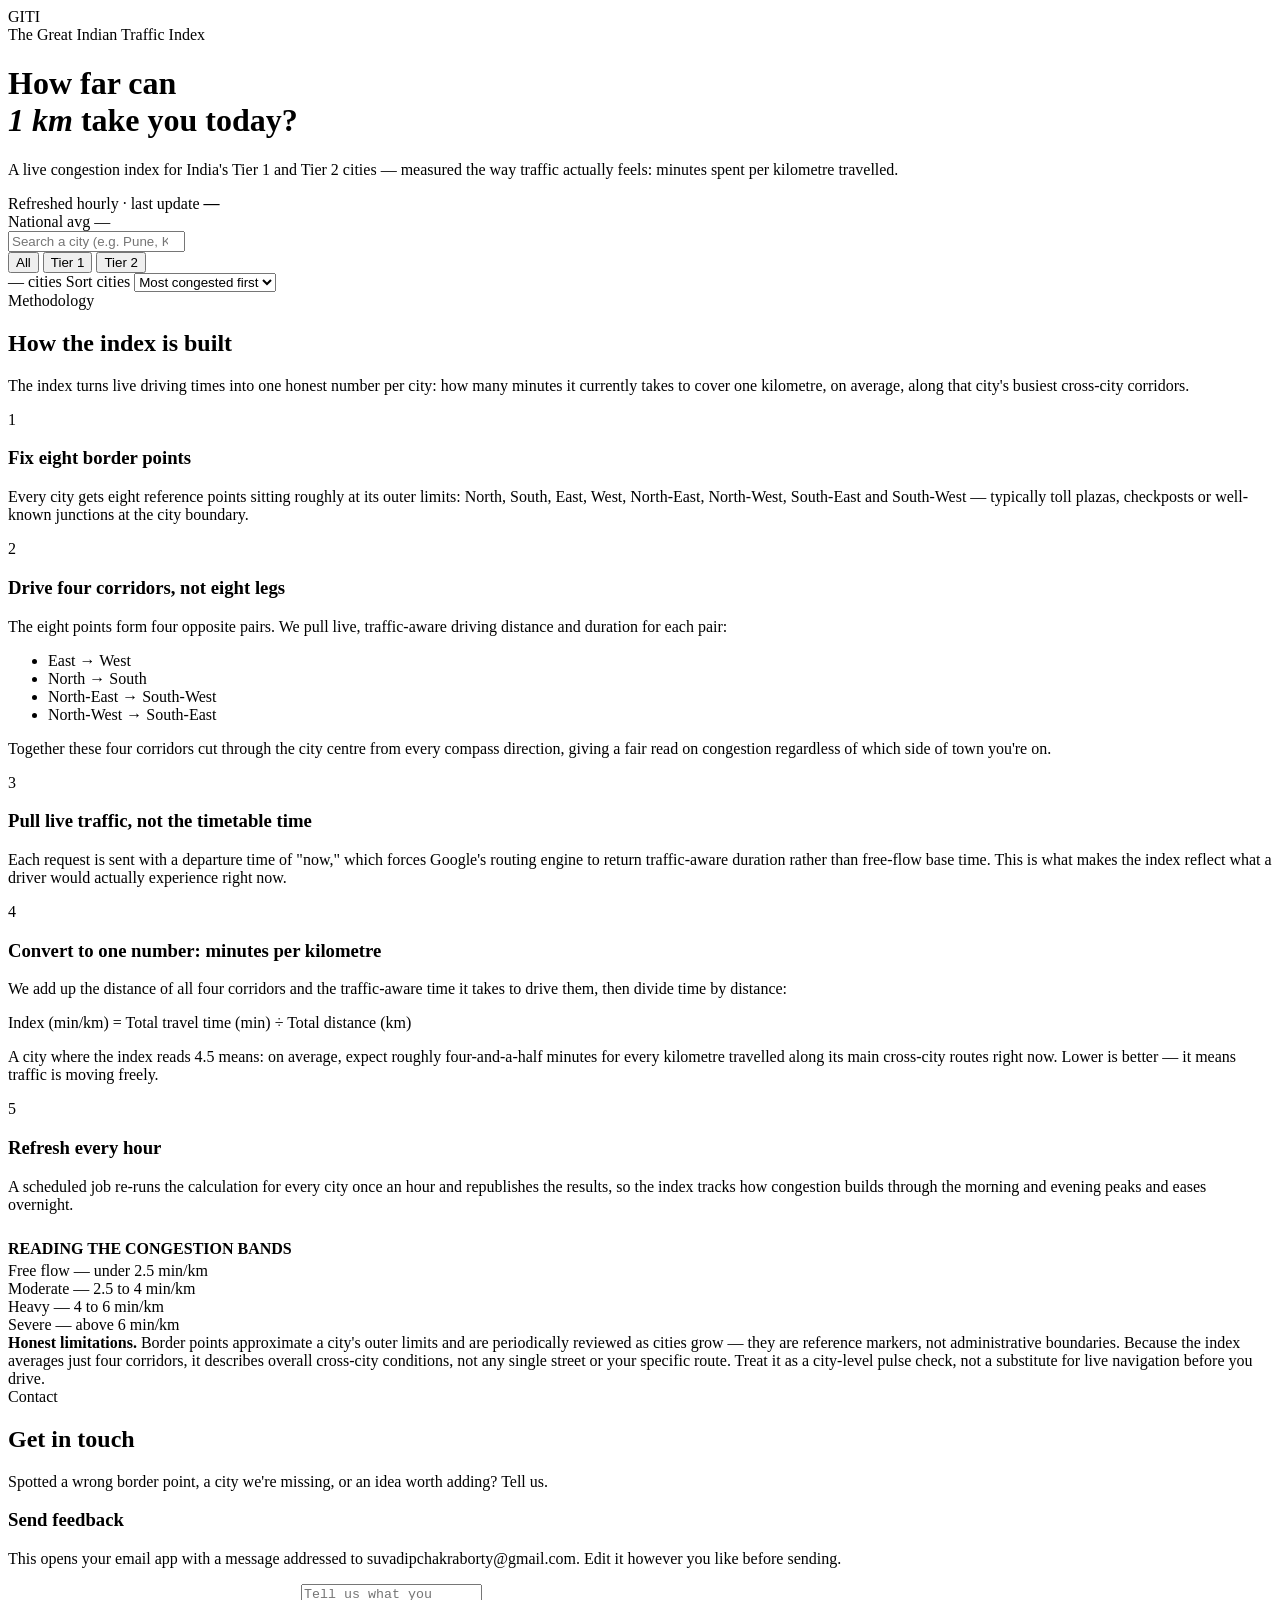
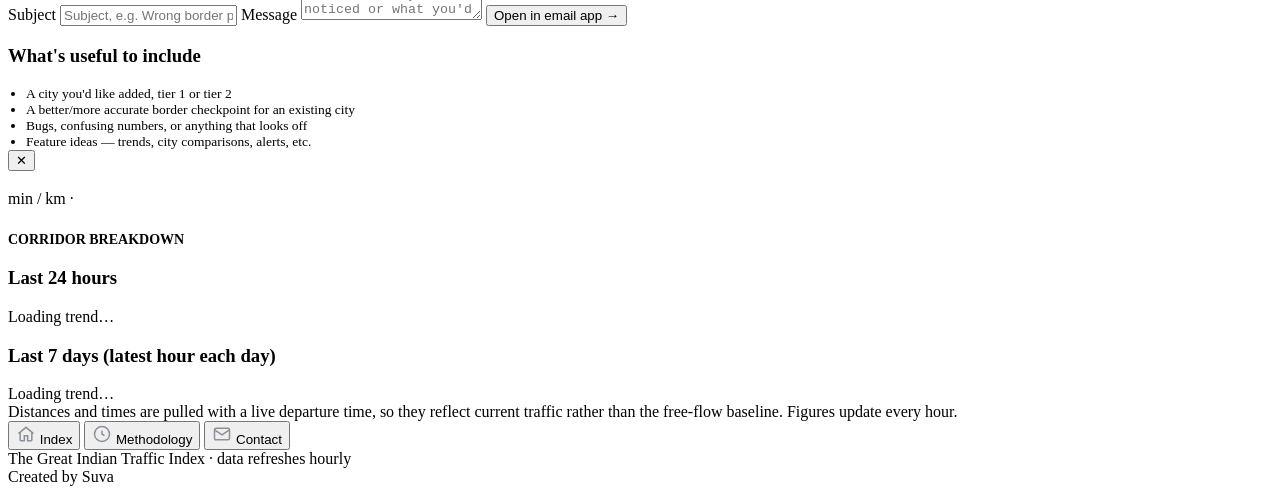
==== index.html @ 63401317 "Add files via upload" ====
<!DOCTYPE html>
<html lang="en">
<head>
<meta charset="UTF-8">
<meta name="viewport" content="width=device-width, initial-scale=1, viewport-fit=cover">
<title>The Great Indian Traffic Index</title>
<meta name="description" content="Live-ish traffic congestion index for major Indian cities, measured in minutes per kilometre across each city's eight border points.">
<link rel="preconnect" href="https://fonts.googleapis.com">
<link href="https://fonts.googleapis.com/css2?family=Oswald:wght@500;600;700&family=Inter:wght@400;500;600&family=IBM+Plex+Mono:wght@400;500;600&display=swap" rel="stylesheet">
<link rel="stylesheet" href="css/style.css">
</head>
<body>

<div class="wrap">

  <!-- ============ HERO / HEADER ============ -->
  <header class="hero">
    <div class="hero-inner">
      <div class="brand-row">
        <div class="brand-mark">GITI</div>
        <div class="brand-name">The Great Indian Traffic Index</div>
      </div>
      <h1 class="headline">How far can<br><em>1 km</em> take you today?</h1>
      <p class="hero-sub">A live congestion index for India's Tier&nbsp;1 and Tier&nbsp;2 cities — measured the way traffic actually feels: minutes spent per kilometre travelled.</p>

      <div class="live-ticker">
        <span class="live-dot" aria-hidden="true"></span>
        <span class="live-ticker-text">Refreshed hourly · last update <strong id="lastUpdated">—</strong></span>
        <div class="national-index">
          <span>National avg</span>
          <span id="nationalIndex">—</span>
        </div>
      </div>
    </div>
  </header>

  <!-- ============ HOME VIEW ============ -->
  <main id="view-home" class="view active">

    <div class="controls">
      <input type="search" id="citySearch" class="search-input" placeholder="Search a city (e.g. Pune, Kochi)" aria-label="Search city">
      <div class="tier-toggle" role="group" aria-label="Filter by city tier">
        <button data-tier="all" class="active">All</button>
        <button data-tier="1">Tier 1</button>
        <button data-tier="2">Tier 2</button>
      </div>
    </div>

    <div class="sort-row">
      <span id="cityCount">— cities</span>
      <label for="sortSelect" class="sr-only">Sort cities</label>
      <select id="sortSelect">
        <option value="index-desc">Most congested first</option>
        <option value="index-asc">Free-flowing first</option>
        <option value="name-asc">City name (A–Z)</option>
      </select>
    </div>

    <div id="cityGrid" class="city-grid" aria-live="polite"></div>
    <div id="emptyState" class="empty-state" style="display:none;">No cities match your search.</div>

  </main>

  <!-- ============ METHODOLOGY VIEW ============ -->
  <section id="view-methodology" class="view">
    <div class="page-header">
      <div class="page-eyebrow">Methodology</div>
      <h2 class="page-title">How the index is built</h2>
      <p class="page-intro">The index turns live driving times into one honest number per city: how many minutes it currently takes to cover one kilometre, on average, along that city's busiest cross-city corridors.</p>
    </div>

    <div class="method-step">
      <div class="method-num">1</div>
      <div class="method-body">
        <h3>Fix eight border points</h3>
        <p>Every city gets eight reference points sitting roughly at its outer limits: North, South, East, West, North-East, North-West, South-East and South-West — typically toll plazas, checkposts or well-known junctions at the city boundary.</p>
      </div>
    </div>

    <div class="method-step">
      <div class="method-num">2</div>
      <div class="method-body">
        <h3>Drive four corridors, not eight legs</h3>
        <p>The eight points form four opposite pairs. We pull live, traffic-aware driving distance and duration for each pair:</p>
        <ul>
          <li>East → West</li>
          <li>North → South</li>
          <li>North-East → South-West</li>
          <li>North-West → South-East</li>
        </ul>
        <p>Together these four corridors cut through the city centre from every compass direction, giving a fair read on congestion regardless of which side of town you're on.</p>
      </div>
    </div>

    <div class="method-step">
      <div class="method-num">3</div>
      <div class="method-body">
        <h3>Pull live traffic, not the timetable time</h3>
        <p>Each request is sent with a departure time of "now," which forces Google's routing engine to return traffic-aware duration rather than free-flow base time. This is what makes the index reflect what a driver would actually experience right now.</p>
      </div>
    </div>

    <div class="method-step">
      <div class="method-num">4</div>
      <div class="method-body">
        <h3>Convert to one number: minutes per kilometre</h3>
        <p>We add up the distance of all four corridors and the traffic-aware time it takes to drive them, then divide time by distance:</p>
        <div class="formula-box">Index (min/km) = Total travel time (min) ÷ Total distance (km)</div>
        <p>A city where the index reads 4.5 means: on average, expect roughly four-and-a-half minutes for every kilometre travelled along its main cross-city routes right now. Lower is better — it means traffic is moving freely.</p>
      </div>
    </div>

    <div class="method-step">
      <div class="method-num">5</div>
      <div class="method-body">
        <h3>Refresh every hour</h3>
        <p>A scheduled job re-runs the calculation for every city once an hour and republishes the results, so the index tracks how congestion builds through the morning and evening peaks and eases overnight.</p>
      </div>
    </div>

    <h3 style="font-family:var(--font-display);text-transform:uppercase;font-size:16px;margin:26px 0 4px;">Reading the congestion bands</h3>
    <div class="legend-grid">
      <div class="legend-item"><span class="legend-swatch" style="background:var(--signal-green)"></span>Free flow — under 2.5 min/km</div>
      <div class="legend-item"><span class="legend-swatch" style="background:var(--caution-amber)"></span>Moderate — 2.5 to 4 min/km</div>
      <div class="legend-item"><span class="legend-swatch" style="background:var(--alert-red)"></span>Heavy — 4 to 6 min/km</div>
      <div class="legend-item"><span class="legend-swatch" style="background:var(--severe-red)"></span>Severe — above 6 min/km</div>
    </div>

    <div class="caveat-box">
      <strong>Honest limitations.</strong> Border points approximate a city's outer limits and are periodically reviewed as cities grow — they are reference markers, not administrative boundaries. Because the index averages just four corridors, it describes overall cross-city conditions, not any single street or your specific route. Treat it as a city-level pulse check, not a substitute for live navigation before you drive.
    </div>
  </section>

  <!-- ============ CONTACT VIEW ============ -->
  <section id="view-contact" class="view">
    <div class="page-header">
      <div class="page-eyebrow">Contact</div>
      <h2 class="page-title">Get in touch</h2>
      <p class="page-intro">Spotted a wrong border point, a city we're missing, or an idea worth adding? Tell us.</p>
    </div>

    <div class="contact-card">
      <h3>Send feedback</h3>
      <p>This opens your email app with a message addressed to <span class="email-line">suvadipchakraborty@gmail.com</span>. Edit it however you like before sending.</p>
      <label class="sr-only" for="fbSubject">Subject</label>
      <input class="feedback-input" id="fbSubject" type="text" placeholder="Subject, e.g. Wrong border point for Nagpur">
      <label class="sr-only" for="fbMessage">Message</label>
      <textarea class="feedback-input" id="fbMessage" placeholder="Tell us what you noticed or what you'd like to see..."></textarea>
      <button class="btn-primary" id="sendFeedback">Open in email app →</button>
    </div>

    <div class="contact-card">
      <h3>What's useful to include</h3>
      <ul style="font-size:13.5px;color:var(--chalk-dim);padding-left:18px;margin:0;">
        <li>A city you'd like added, tier 1 or tier 2</li>
        <li>A better/more accurate border checkpoint for an existing city</li>
        <li>Bugs, confusing numbers, or anything that looks off</li>
        <li>Feature ideas — trends, city comparisons, alerts, etc.</li>
      </ul>
    </div>
  </section>

</div>

<!-- ============ CITY DETAIL SHEET ============ -->
<div id="sheetBackdrop" class="sheet-backdrop" role="dialog" aria-modal="true" aria-labelledby="sheetTitle">
  <div class="sheet" style="position:relative;">
    <button class="sheet-close" id="sheetClose" aria-label="Close">✕</button>
    <div class="sheet-handle"></div>
    <div class="sheet-state" id="sheetState"></div>
    <h2 class="sheet-title" id="sheetTitle"></h2>

    <div class="sheet-index-big">
      <span class="val" id="sheetIndexVal"></span>
      <span class="unit">min / km · <span id="sheetLevel"></span></span>
    </div>
    <div class="level-tag" id="sheetLevelTag" style="display:inline-block;"></div>

    <div class="compass" id="compass">
      <div class="center-mark"></div>
    </div>

    <h3 style="font-family:var(--font-display);text-transform:uppercase;font-size:14px;margin:6px 0 2px;">Corridor breakdown</h3>
    <div class="leg-list" id="legList"></div>

    <div class="trend-section">
      <div class="trend-title-row">
        <h3>Last 24 hours</h3>
        <span class="trend-note" id="trend24Note"></span>
      </div>
      <div class="chart-wrap" id="chart24h"><div class="chart-loading">Loading trend…</div></div>
    </div>

    <div class="trend-section">
      <div class="trend-title-row">
        <h3>Last 7 days <span class="trend-sub">(latest hour each day)</span></h3>
        <span class="trend-note" id="trend7dNote"></span>
      </div>
      <div class="chart-wrap" id="chart7d"><div class="chart-loading">Loading trend…</div></div>
    </div>

    <div class="sheet-note">Distances and times are pulled with a live departure time, so they reflect current traffic rather than the free-flow baseline. Figures update every hour.</div>
  </div>
</div>

<!-- ============ BOTTOM NAV ============ -->
<nav class="bottom-nav">
  <button data-view="home" class="active">
    <span class="icon">
      <svg width="20" height="20" viewBox="0 0 24 24" fill="none" stroke="#8a8f98" stroke-width="1.8"><path d="M3 11.5 12 4l9 7.5"/><path d="M5 10v9a1 1 0 0 0 1 1h4v-6h4v6h4a1 1 0 0 0 1-1v-9"/></svg>
    </span>
    Index
  </button>
  <button data-view="methodology">
    <span class="icon">
      <svg width="20" height="20" viewBox="0 0 24 24" fill="none" stroke="#8a8f98" stroke-width="1.8"><circle cx="12" cy="12" r="9"/><path d="M12 8v4l3 2"/></svg>
    </span>
    Methodology
  </button>
  <button data-view="contact">
    <span class="icon">
      <svg width="20" height="20" viewBox="0 0 24 24" fill="none" stroke="#8a8f98" stroke-width="1.8"><rect x="3" y="5" width="18" height="14" rx="2"/><path d="m3 7 9 6 9-6"/></svg>
    </span>
    Contact
  </button>
</nav>

<div class="wrap">
  <footer>
    <div>The Great Indian Traffic Index · data refreshes hourly</div>
    <div class="credit">Created by Suva</div>
  </footer>
</div>

<script src="js/app.js"></script>
</body>
</html>
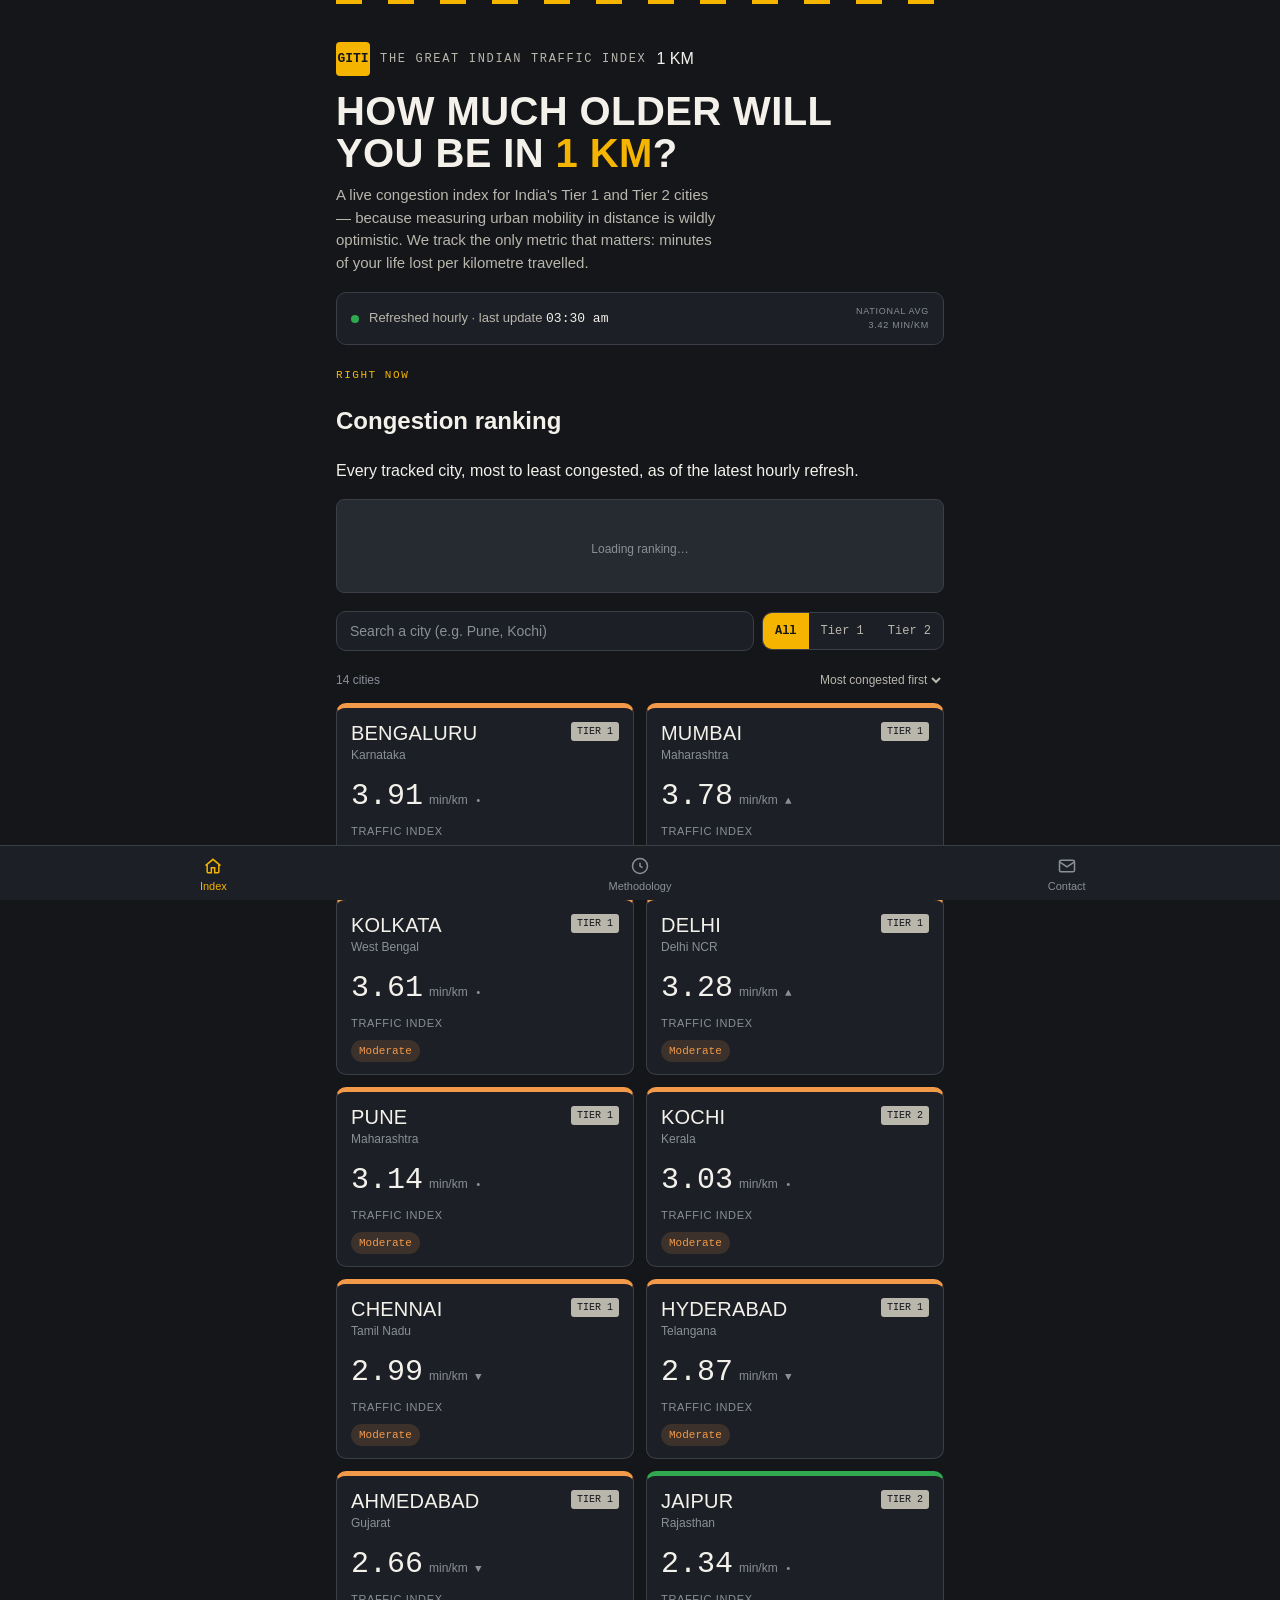
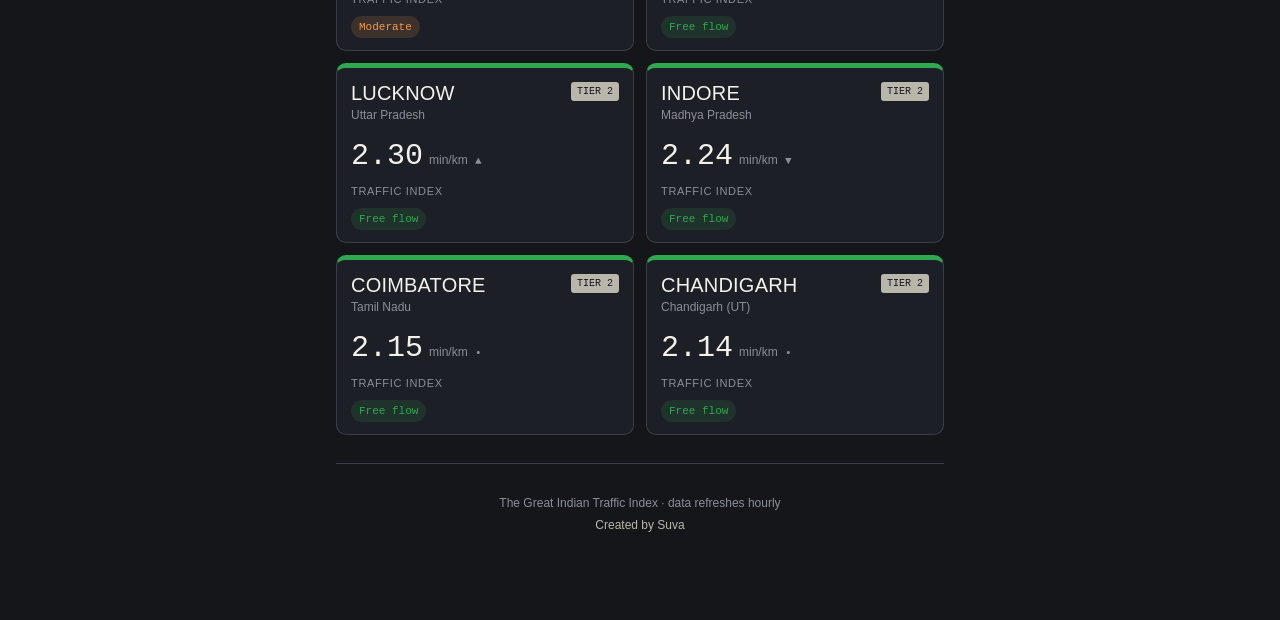
==== commit 50291c0e: "Revise headline and description in index.html Updated headline and subtext to reflect new messaging " ====
--- a/index.html
+++ b/index.html
@@ -19,9 +19,13 @@
       <div class="brand-row">
         <div class="brand-mark">GITI</div>
         <div class="brand-name">The Great Indian Traffic Index</div>
-      </div>
-      <h1 class="headline">How far can<br><em>1 km</em> take you today?</h1>
-      <p class="hero-sub">A live congestion index for India's Tier&nbsp;1 and Tier&nbsp;2 cities — measured the way traffic actually feels: minutes spent per kilometre travelled.</p>
+        <div class="speed-sign" aria-hidden="true">
+          <span class="speed-sign-num">1</span>
+          <span class="speed-sign-unit">KM</span>
+        </div>
+      </div>
+      <h1 class="headline">How much older will<br>you be in <em>1&nbsp;km</em>?</h1>
+      <p class="hero-sub">A live congestion index for India's Tier&nbsp;1 and Tier&nbsp;2 cities — because measuring urban mobility in distance is wildly optimistic. We track the only metric that matters: minutes of your life lost per kilometre travelled.</p>
 
       <div class="live-ticker">
         <span class="live-dot" aria-hidden="true"></span>
@@ -33,6 +37,21 @@
       </div>
     </div>
   </header>
+
+  <!-- ============ CITY RANKING (all cities, unfiltered) ============ -->
+  <section class="ranking-section">
+    <div class="lane-divider" aria-hidden="true"></div>
+    <div class="ranking-header">
+      <div>
+        <div class="page-eyebrow" style="margin-bottom:2px;">Right now</div>
+        <h2 class="ranking-title">Congestion ranking</h2>
+      </div>
+      <span class="ranking-note" id="rankingNote"></span>
+    </div>
+    <p class="ranking-sub">Every tracked city, most to least congested, as of the latest hourly refresh.</p>
+    <div class="chart-wrap ranking-wrap" id="rankingChart"><div class="chart-loading">Loading ranking…</div></div>
+    <div class="lane-divider" aria-hidden="true"></div>
+  </section>
 
   <!-- ============ HOME VIEW ============ -->
   <main id="view-home" class="view active">
--- a/css/style.css
+++ b/css/style.css
@@ -0,0 +1,801 @@
+/* =========================================================
+   The Great Indian Traffic Index
+   Design system: "Highway Milestone"
+   Asphalt darks + kilometre-stone paint colours + odometer type
+   ========================================================= */
+
+:root {
+  /* Colour tokens */
+  --asphalt:        #14161a;
+  --asphalt-2:       #1c1f25;
+  --asphalt-3:       #262a31;
+  --lane-line:       #3a3f47;
+  --chalk:           #f3f1ea;
+  --chalk-dim:       #b9b6ac;
+  --muted:           #8a8f98;
+
+  --milestone-yellow:#f4b400;
+  --milestone-yellow-deep:#c98e00;
+  --signal-green:    #2fa84f;
+  --caution-amber:   #f2994a;
+  --alert-red:       #e5484d;
+  --severe-red:      #8c1f24;
+
+  /* Type */
+  --font-display: 'Oswald', 'Arial Narrow', sans-serif;
+  --font-body: 'Inter', -apple-system, BlinkMacSystemFont, sans-serif;
+  --font-mono: 'IBM Plex Mono', 'Courier New', monospace;
+
+  --radius: 10px;
+  --max-width: 640px;
+}
+
+* { box-sizing: border-box; }
+
+html { -webkit-tap-highlight-color: transparent; }
+
+body {
+  margin: 0;
+  background: var(--asphalt);
+  color: var(--chalk);
+  font-family: var(--font-body);
+  line-height: 1.5;
+  -webkit-font-smoothing: antialiased;
+  padding-bottom: 72px; /* bottom nav clearance */
+}
+
+a { color: inherit; }
+
+.wrap {
+  max-width: var(--max-width);
+  margin: 0 auto;
+  padding: 0 16px;
+}
+
+/* ---------- Header / Hero ---------- */
+
+.hero {
+  position: relative;
+  padding: 28px 0 22px;
+  background:
+    repeating-linear-gradient(
+      90deg,
+      var(--milestone-yellow) 0px,
+      var(--milestone-yellow) 26px,
+      transparent 26px,
+      transparent 52px
+    );
+  background-size: 52px 4px;
+  background-repeat: repeat-x;
+  background-position: left top;
+}
+
+.hero-inner { padding-top: 14px; }
+
+.brand-row {
+  display: flex;
+  align-items: center;
+  gap: 10px;
+  margin-bottom: 14px;
+}
+
+.brand-mark {
+  width: 34px;
+  height: 34px;
+  border-radius: 4px;
+  background: var(--milestone-yellow);
+  color: var(--asphalt);
+  font-family: var(--font-mono);
+  font-weight: 700;
+  display: flex;
+  align-items: center;
+  justify-content: center;
+  font-size: 13px;
+  flex-shrink: 0;
+}
+
+.brand-name {
+  font-family: var(--font-mono);
+  font-size: 12px;
+  letter-spacing: 0.14em;
+  text-transform: uppercase;
+  color: var(--chalk-dim);
+}
+
+h1.headline {
+  font-family: var(--font-display);
+  font-weight: 600;
+  font-size: 34px;
+  line-height: 1.05;
+  letter-spacing: 0.01em;
+  text-transform: uppercase;
+  margin: 0 0 10px;
+}
+
+h1.headline em {
+  font-style: normal;
+  color: var(--milestone-yellow);
+}
+
+.hero-sub {
+  color: var(--chalk-dim);
+  font-size: 15px;
+  max-width: 46ch;
+  margin: 0 0 18px;
+}
+
+.live-ticker {
+  display: flex;
+  align-items: center;
+  gap: 10px;
+  background: var(--asphalt-2);
+  border: 1px solid var(--lane-line);
+  border-radius: var(--radius);
+  padding: 12px 14px;
+}
+
+.live-dot {
+  width: 8px;
+  height: 8px;
+  border-radius: 50%;
+  background: var(--signal-green);
+  box-shadow: 0 0 0 0 rgba(47,168,79,0.6);
+  animation: pulse 2.4s infinite;
+  flex-shrink: 0;
+}
+
+@media (prefers-reduced-motion: reduce) {
+  .live-dot { animation: none; }
+}
+
+@keyframes pulse {
+  0%   { box-shadow: 0 0 0 0 rgba(47,168,79,0.55); }
+  70%  { box-shadow: 0 0 0 8px rgba(47,168,79,0); }
+  100% { box-shadow: 0 0 0 0 rgba(47,168,79,0); }
+}
+
+.live-ticker-text { font-size: 13px; color: var(--chalk-dim); }
+.live-ticker-text strong {
+  color: var(--chalk);
+  font-family: var(--font-mono);
+  font-weight: 500;
+}
+
+.national-index {
+  margin-left: auto;
+  text-align: right;
+  font-family: var(--font-mono);
+  font-size: 20px;
+  font-weight: 500;
+  color: var(--milestone-yellow);
+  white-space: nowrap;
+}
+.national-index span {
+  display: block;
+  font-size: 9px;
+  color: var(--muted);
+  letter-spacing: 0.08em;
+  text-transform: uppercase;
+  font-family: var(--font-body);
+}
+
+/* ---------- Controls ---------- */
+
+.controls {
+  display: flex;
+  gap: 8px;
+  padding: 18px 0 6px;
+  align-items: center;
+}
+
+.search-input {
+  flex: 1;
+  background: var(--asphalt-2);
+  border: 1px solid var(--lane-line);
+  color: var(--chalk);
+  border-radius: var(--radius);
+  padding: 11px 13px;
+  font-size: 14px;
+  font-family: var(--font-body);
+}
+.search-input::placeholder { color: var(--muted); }
+.search-input:focus {
+  outline: none;
+  border-color: var(--milestone-yellow);
+}
+
+.tier-toggle {
+  display: flex;
+  background: var(--asphalt-2);
+  border: 1px solid var(--lane-line);
+  border-radius: var(--radius);
+  overflow: hidden;
+  flex-shrink: 0;
+}
+
+.tier-toggle button {
+  background: transparent;
+  border: none;
+  color: var(--chalk-dim);
+  font-family: var(--font-mono);
+  font-size: 12px;
+  padding: 11px 12px;
+  cursor: pointer;
+}
+
+.tier-toggle button.active {
+  background: var(--milestone-yellow);
+  color: var(--asphalt);
+  font-weight: 600;
+}
+
+.sort-row {
+  display: flex;
+  justify-content: space-between;
+  align-items: center;
+  padding: 14px 0 4px;
+  color: var(--muted);
+  font-size: 12px;
+}
+
+.sort-row select {
+  background: transparent;
+  color: var(--chalk-dim);
+  border: none;
+  font-family: var(--font-body);
+  font-size: 12px;
+}
+
+/* ---------- Milestone cards ---------- */
+
+.city-grid {
+  display: grid;
+  grid-template-columns: 1fr;
+  gap: 12px;
+  padding: 10px 0 8px;
+}
+
+@media (min-width: 480px) {
+  .city-grid { grid-template-columns: 1fr 1fr; }
+}
+
+.milestone-card {
+  background: var(--asphalt-2);
+  border: 1px solid var(--lane-line);
+  border-top: 5px solid var(--signal-green);
+  border-radius: var(--radius);
+  padding: 14px 14px 12px;
+  cursor: pointer;
+  transition: transform 0.15s ease, border-color 0.15s ease;
+  text-align: left;
+  width: 100%;
+  color: inherit;
+  font: inherit;
+}
+
+.milestone-card:hover,
+.milestone-card:focus-visible {
+  transform: translateY(-2px);
+  border-color: var(--milestone-yellow);
+  outline: none;
+}
+
+.milestone-card.level-free    { border-top-color: var(--signal-green); }
+.milestone-card.level-moderate{ border-top-color: var(--caution-amber); }
+.milestone-card.level-heavy   { border-top-color: var(--alert-red); }
+.milestone-card.level-severe  { border-top-color: var(--severe-red); }
+
+.card-top {
+  display: flex;
+  justify-content: space-between;
+  align-items: flex-start;
+  margin-bottom: 10px;
+}
+
+.card-city {
+  font-family: var(--font-display);
+  font-size: 20px;
+  text-transform: uppercase;
+  letter-spacing: 0.01em;
+  line-height: 1.1;
+}
+
+.card-state {
+  color: var(--muted);
+  font-size: 12px;
+  margin-top: 2px;
+}
+
+.tier-badge {
+  font-family: var(--font-mono);
+  font-size: 10px;
+  color: var(--asphalt);
+  background: var(--chalk-dim);
+  border-radius: 3px;
+  padding: 2px 6px;
+  flex-shrink: 0;
+}
+
+.card-index-row {
+  display: flex;
+  align-items: baseline;
+  gap: 6px;
+  margin-top: 6px;
+}
+
+.card-index-value {
+  font-family: var(--font-mono);
+  font-size: 30px;
+  font-weight: 500;
+}
+
+.card-index-unit {
+  font-size: 12px;
+  color: var(--muted);
+}
+
+.card-index-label {
+  font-size: 11px;
+  color: var(--muted);
+  text-transform: uppercase;
+  letter-spacing: 0.06em;
+  margin-top: 4px;
+}
+
+.level-tag {
+  display: inline-block;
+  margin-top: 8px;
+  font-size: 11px;
+  font-family: var(--font-mono);
+  padding: 3px 8px;
+  border-radius: 20px;
+}
+
+.level-free     .level-tag { background: rgba(47,168,79,0.15); color: var(--signal-green); }
+.level-moderate .level-tag { background: rgba(242,153,74,0.15); color: var(--caution-amber); }
+.level-heavy    .level-tag { background: rgba(229,72,77,0.15); color: var(--alert-red); }
+.level-severe   .level-tag { background: rgba(140,31,36,0.25); color: #ff8b8f; }
+
+.trend {
+  font-family: var(--font-mono);
+  font-size: 11px;
+  color: var(--muted);
+  margin-left: 4px;
+}
+
+.empty-state {
+  text-align: center;
+  padding: 40px 20px;
+  color: var(--muted);
+  font-size: 14px;
+}
+
+/* ---------- City detail (modal sheet) ---------- */
+
+.sheet-backdrop {
+  position: fixed;
+  inset: 0;
+  background: rgba(10,11,13,0.72);
+  display: none;
+  align-items: flex-end;
+  z-index: 50;
+}
+.sheet-backdrop.open { display: flex; }
+
+.sheet {
+  background: var(--asphalt-2);
+  border-top: 4px solid var(--milestone-yellow);
+  border-radius: 16px 16px 0 0;
+  width: 100%;
+  max-width: var(--max-width);
+  margin: 0 auto;
+  max-height: 88vh;
+  overflow-y: auto;
+  padding: 20px 18px 28px;
+  animation: sheet-up 0.22s ease;
+}
+
+@keyframes sheet-up {
+  from { transform: translateY(16px); opacity: 0; }
+  to { transform: translateY(0); opacity: 1; }
+}
+
+.sheet-handle {
+  width: 36px;
+  height: 4px;
+  background: var(--lane-line);
+  border-radius: 4px;
+  margin: 0 auto 16px;
+}
+
+.sheet-close {
+  position: absolute;
+  right: 14px;
+  top: 14px;
+  background: var(--asphalt-3);
+  border: 1px solid var(--lane-line);
+  color: var(--chalk);
+  width: 30px;
+  height: 30px;
+  border-radius: 50%;
+  cursor: pointer;
+  font-size: 16px;
+  line-height: 1;
+}
+
+.sheet-title {
+  font-family: var(--font-display);
+  font-size: 26px;
+  text-transform: uppercase;
+}
+
+.sheet-state { color: var(--muted); font-size: 13px; margin-bottom: 18px; }
+
+.sheet-index-big {
+  display: flex;
+  align-items: baseline;
+  gap: 8px;
+  margin-bottom: 4px;
+}
+.sheet-index-big .val {
+  font-family: var(--font-mono);
+  font-size: 44px;
+  font-weight: 500;
+}
+.sheet-index-big .unit { color: var(--muted); font-size: 14px; }
+
+.compass {
+  position: relative;
+  width: 100%;
+  max-width: 260px;
+  aspect-ratio: 1;
+  margin: 22px auto 18px;
+  border-radius: 50%;
+  border: 1px dashed var(--lane-line);
+}
+.compass::before,
+.compass::after {
+  content: '';
+  position: absolute;
+  background: var(--lane-line);
+}
+.compass::before { left: 0; right: 0; top: 50%; height: 1px; }
+.compass::after { top: 0; bottom: 0; left: 50%; width: 1px; }
+.compass .pt {
+  position: absolute;
+  font-family: var(--font-mono);
+  font-size: 10px;
+  color: var(--chalk-dim);
+  background: var(--asphalt-2);
+  padding: 2px 5px;
+  border-radius: 3px;
+  border: 1px solid var(--lane-line);
+  transform: translate(-50%, -50%);
+  white-space: nowrap;
+}
+.compass .center-mark {
+  position: absolute;
+  left: 50%; top: 50%;
+  width: 8px; height: 8px;
+  background: var(--milestone-yellow);
+  border-radius: 50%;
+  transform: translate(-50%, -50%);
+}
+
+.leg-list { margin-top: 8px; }
+
+.leg-row {
+  display: flex;
+  justify-content: space-between;
+  align-items: center;
+  padding: 11px 0;
+  border-bottom: 1px solid var(--lane-line);
+}
+.leg-row:last-child { border-bottom: none; }
+
+.leg-pair {
+  font-family: var(--font-mono);
+  font-size: 13px;
+  color: var(--chalk);
+}
+.leg-route {
+  font-size: 11px;
+  color: var(--muted);
+  margin-top: 2px;
+}
+.leg-nums {
+  text-align: right;
+  font-family: var(--font-mono);
+  font-size: 13px;
+}
+.leg-nums .kmh { color: var(--muted); font-size: 11px; }
+
+.trend-section { margin-top: 22px; }
+
+.trend-title-row {
+  display: flex;
+  align-items: baseline;
+  justify-content: space-between;
+  margin-bottom: 8px;
+}
+.trend-title-row h3 {
+  font-family: var(--font-display);
+  text-transform: uppercase;
+  font-size: 14px;
+  margin: 0;
+}
+.trend-sub {
+  font-family: var(--font-body);
+  text-transform: none;
+  font-size: 11px;
+  color: var(--muted);
+}
+.trend-note {
+  font-family: var(--font-mono);
+  font-size: 10px;
+  color: var(--muted);
+  text-transform: uppercase;
+  letter-spacing: 0.04em;
+}
+
+.chart-wrap {
+  background: var(--asphalt-3);
+  border: 1px solid var(--lane-line);
+  border-radius: 8px;
+  padding: 10px 10px 4px;
+}
+
+.chart-loading {
+  padding: 30px 0;
+  text-align: center;
+  color: var(--muted);
+  font-size: 12px;
+}
+
+.chart-svg { width: 100%; height: auto; display: block; }
+.chart-grid-line { stroke: var(--lane-line); stroke-width: 1; }
+.chart-area { fill: var(--milestone-yellow); opacity: 0.12; }
+.chart-line { fill: none; stroke: var(--milestone-yellow); stroke-width: 2; stroke-linejoin: round; stroke-linecap: round; }
+.chart-dot { fill: var(--asphalt-3); stroke: var(--milestone-yellow); stroke-width: 1.6; }
+.chart-axis-label { fill: var(--muted); font-family: var(--font-mono); font-size: 8.5px; }
+.chart-value-label { fill: var(--chalk-dim); font-family: var(--font-mono); font-size: 8.5px; }
+
+.sheet-note {
+  margin-top: 18px;
+  padding: 12px 13px;
+  background: var(--asphalt-3);
+  border-radius: 8px;
+  font-size: 12px;
+  color: var(--chalk-dim);
+}
+
+/* ---------- Section headers (shared) ---------- */
+
+.page-header {
+  padding: 26px 0 6px;
+}
+.page-eyebrow {
+  font-family: var(--font-mono);
+  font-size: 11px;
+  letter-spacing: 0.14em;
+  text-transform: uppercase;
+  color: var(--milestone-yellow);
+  margin-bottom: 8px;
+}
+.page-title {
+  font-family: var(--font-display);
+  font-size: 28px;
+  text-transform: uppercase;
+  margin: 0 0 8px;
+}
+.page-intro {
+  color: var(--chalk-dim);
+  font-size: 14px;
+  max-width: 52ch;
+  margin-bottom: 22px;
+}
+
+/* ---------- Methodology ---------- */
+
+.method-step {
+  display: flex;
+  gap: 14px;
+  padding: 18px 0;
+  border-top: 1px solid var(--lane-line);
+}
+.method-step:first-of-type { border-top: none; }
+
+.method-num {
+  font-family: var(--font-mono);
+  font-size: 13px;
+  color: var(--asphalt);
+  background: var(--milestone-yellow);
+  width: 26px;
+  height: 26px;
+  border-radius: 50%;
+  display: flex;
+  align-items: center;
+  justify-content: center;
+  flex-shrink: 0;
+}
+
+.method-body h3 {
+  font-family: var(--font-display);
+  font-size: 16px;
+  text-transform: uppercase;
+  margin: 0 0 6px;
+  letter-spacing: 0.01em;
+}
+.method-body p, .method-body ul {
+  font-size: 13.5px;
+  color: var(--chalk-dim);
+  margin: 0 0 6px;
+}
+.method-body ul { padding-left: 18px; }
+
+.formula-box {
+  background: var(--asphalt-2);
+  border: 1px solid var(--lane-line);
+  border-left: 3px solid var(--milestone-yellow);
+  border-radius: 6px;
+  padding: 14px 16px;
+  font-family: var(--font-mono);
+  font-size: 14px;
+  margin: 20px 0;
+  overflow-x: auto;
+  white-space: nowrap;
+}
+
+.legend-grid {
+  display: grid;
+  grid-template-columns: 1fr 1fr;
+  gap: 10px;
+  margin: 18px 0 8px;
+}
+.legend-item {
+  display: flex;
+  align-items: center;
+  gap: 8px;
+  font-size: 12.5px;
+  color: var(--chalk-dim);
+}
+.legend-swatch {
+  width: 12px; height: 12px;
+  border-radius: 3px;
+  flex-shrink: 0;
+}
+
+.caveat-box {
+  margin-top: 26px;
+  padding: 16px;
+  background: var(--asphalt-2);
+  border: 1px dashed var(--lane-line);
+  border-radius: 8px;
+  font-size: 12.5px;
+  color: var(--chalk-dim);
+}
+.caveat-box strong { color: var(--chalk); }
+
+/* ---------- Contact ---------- */
+
+.contact-card {
+  background: var(--asphalt-2);
+  border: 1px solid var(--lane-line);
+  border-radius: var(--radius);
+  padding: 20px;
+  margin-bottom: 16px;
+}
+
+.contact-card h3 {
+  font-family: var(--font-display);
+  text-transform: uppercase;
+  font-size: 16px;
+  margin: 0 0 8px;
+}
+
+.contact-card p { font-size: 13.5px; color: var(--chalk-dim); }
+
+textarea.feedback-input,
+input.feedback-input {
+  width: 100%;
+  background: var(--asphalt-3);
+  border: 1px solid var(--lane-line);
+  border-radius: 8px;
+  color: var(--chalk);
+  padding: 10px 12px;
+  font-family: var(--font-body);
+  font-size: 13.5px;
+  margin-top: 10px;
+}
+textarea.feedback-input { min-height: 100px; resize: vertical; }
+
+.btn-primary {
+  display: inline-flex;
+  align-items: center;
+  gap: 8px;
+  background: var(--milestone-yellow);
+  color: var(--asphalt);
+  border: none;
+  font-weight: 600;
+  font-family: var(--font-body);
+  font-size: 14px;
+  padding: 12px 18px;
+  border-radius: 8px;
+  cursor: pointer;
+  margin-top: 14px;
+}
+.btn-primary:hover { background: var(--milestone-yellow-deep); }
+
+.email-line {
+  font-family: var(--font-mono);
+  color: var(--milestone-yellow);
+  font-size: 14px;
+}
+
+/* ---------- Footer ---------- */
+
+footer {
+  padding: 30px 0 14px;
+  text-align: center;
+  color: var(--muted);
+  font-size: 12px;
+  border-top: 1px solid var(--lane-line);
+  margin-top: 20px;
+}
+footer .credit { color: var(--chalk-dim); margin-top: 4px; }
+
+/* ---------- Bottom nav ---------- */
+
+.bottom-nav {
+  position: fixed;
+  bottom: 0; left: 0; right: 0;
+  background: var(--asphalt-2);
+  border-top: 1px solid var(--lane-line);
+  display: flex;
+  z-index: 40;
+  padding-bottom: env(safe-area-inset-bottom, 0);
+}
+
+.bottom-nav button {
+  flex: 1;
+  background: transparent;
+  border: none;
+  color: var(--muted);
+  font-family: var(--font-body);
+  font-size: 11px;
+  padding: 10px 0 8px;
+  display: flex;
+  flex-direction: column;
+  align-items: center;
+  gap: 4px;
+  cursor: pointer;
+}
+
+.bottom-nav button .icon {
+  width: 20px;
+  height: 20px;
+  display: flex;
+  align-items: center;
+  justify-content: center;
+}
+
+.bottom-nav button.active { color: var(--milestone-yellow); }
+.bottom-nav button.active .icon svg { stroke: var(--milestone-yellow); }
+
+.view { display: none; }
+.view.active { display: block; }
+
+/* ---------- Utility ---------- */
+
+.sr-only {
+  position: absolute;
+  width: 1px; height: 1px;
+  padding: 0; margin: -1px;
+  overflow: hidden;
+  clip: rect(0,0,0,0);
+  border: 0;
+}
+
+@media (min-width: 480px) {
+  h1.headline { font-size: 40px; }
+}
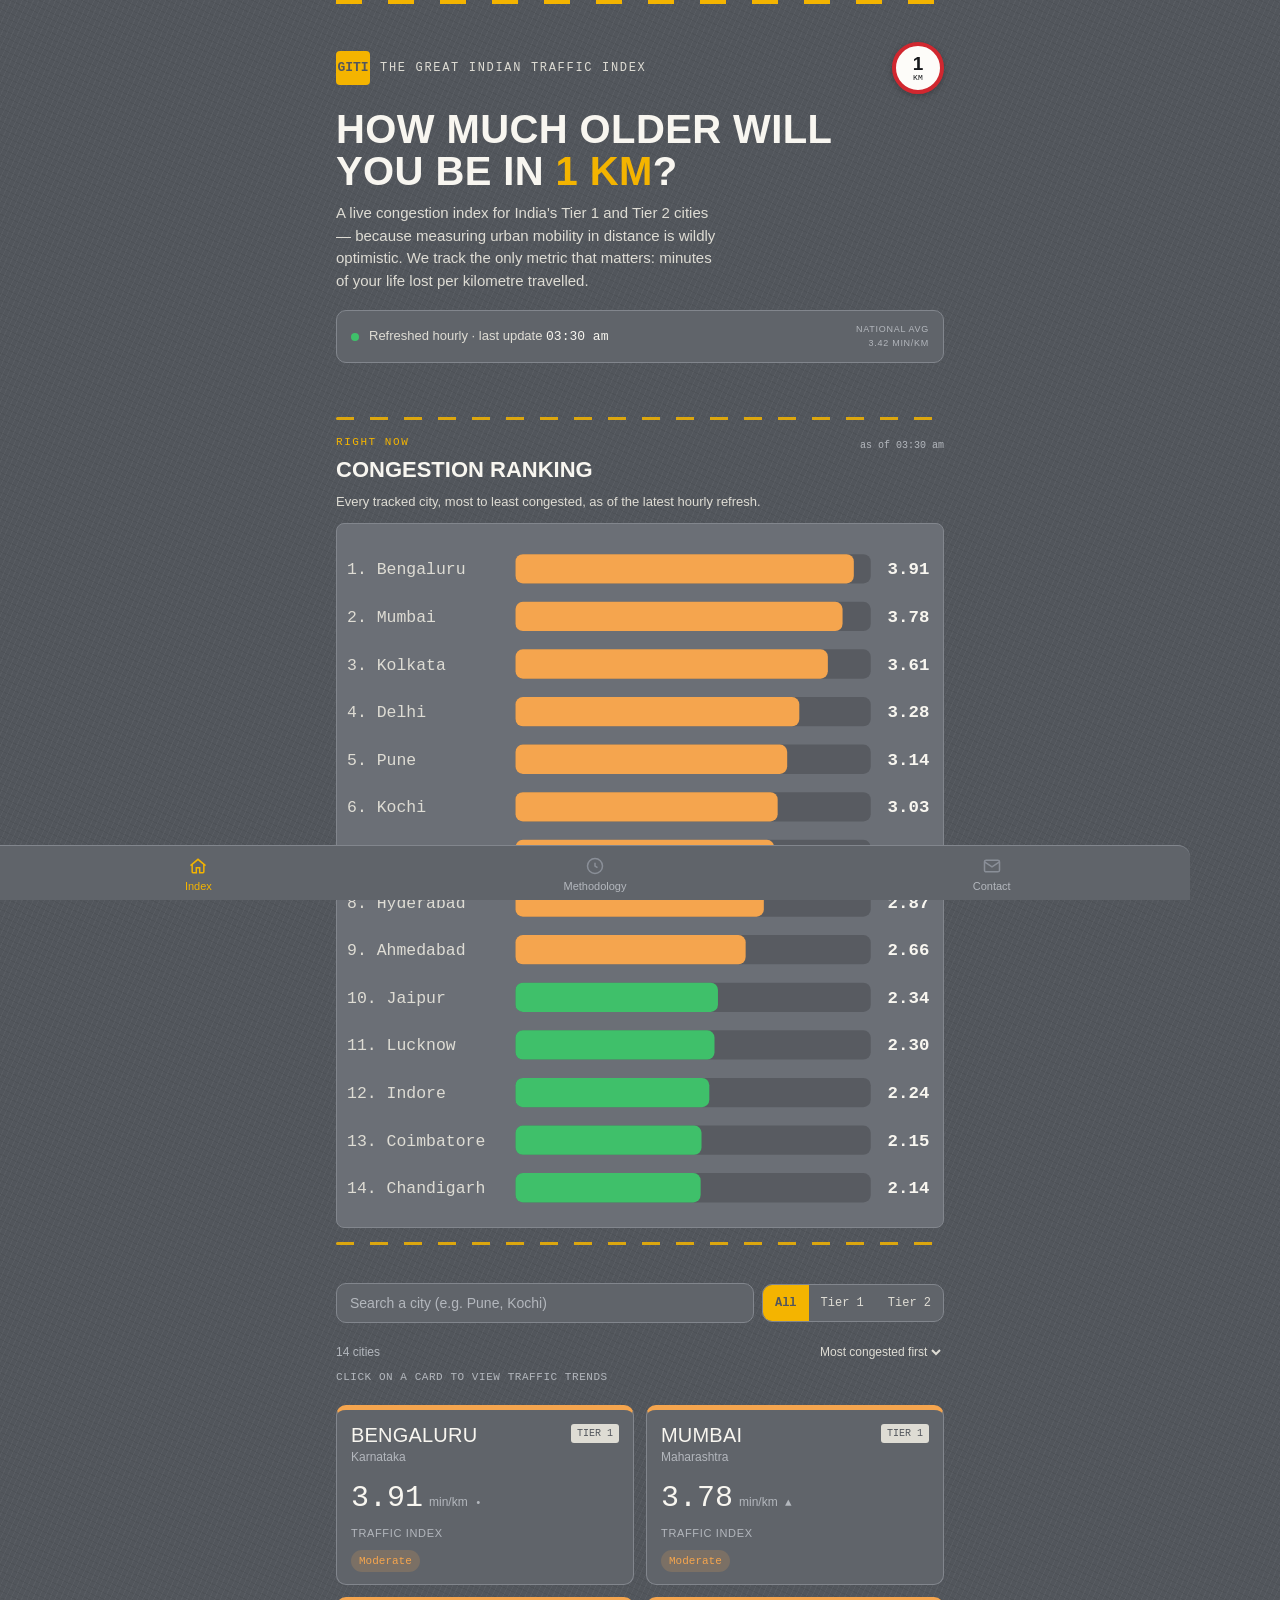
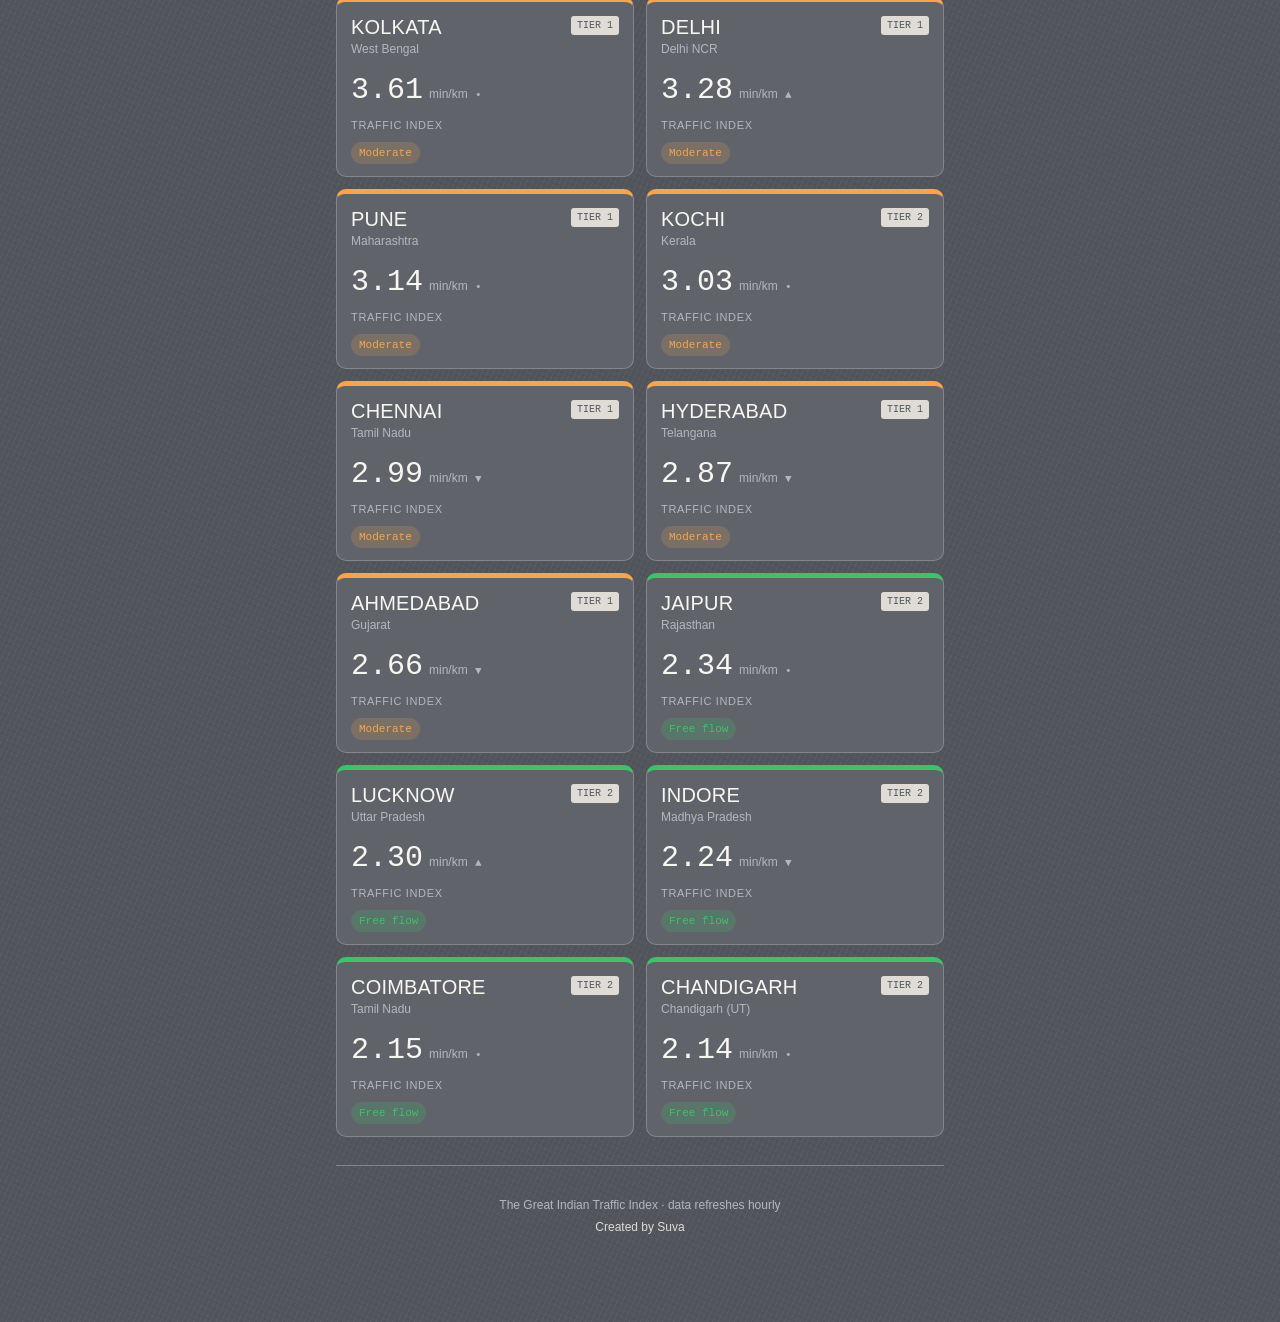
==== commit 6b000a99: "Refactor HTML structure for home view" ====
--- a/index.html
+++ b/index.html
@@ -13,48 +13,48 @@
 
 <div class="wrap">
 
-  <!-- ============ HERO / HEADER ============ -->
-  <header class="hero">
-    <div class="hero-inner">
-      <div class="brand-row">
-        <div class="brand-mark">GITI</div>
-        <div class="brand-name">The Great Indian Traffic Index</div>
-        <div class="speed-sign" aria-hidden="true">
-          <span class="speed-sign-num">1</span>
-          <span class="speed-sign-unit">KM</span>
+  <!-- ============ HOME VIEW (hero + ranking + city grid, all Index-tab only) ============ -->
+  <main id="view-home" class="view active">
+
+    <!-- HERO / HEADER -->
+    <header class="hero">
+      <div class="hero-inner">
+        <div class="brand-row">
+          <div class="brand-mark">GITI</div>
+          <div class="brand-name">The Great Indian Traffic Index</div>
+          <div class="speed-sign" aria-hidden="true">
+            <span class="speed-sign-num">1</span>
+            <span class="speed-sign-unit">KM</span>
+          </div>
         </div>
-      </div>
-      <h1 class="headline">How much older will<br>you be in <em>1&nbsp;km</em>?</h1>
-      <p class="hero-sub">A live congestion index for India's Tier&nbsp;1 and Tier&nbsp;2 cities — because measuring urban mobility in distance is wildly optimistic. We track the only metric that matters: minutes of your life lost per kilometre travelled.</p>
-
-      <div class="live-ticker">
-        <span class="live-dot" aria-hidden="true"></span>
-        <span class="live-ticker-text">Refreshed hourly · last update <strong id="lastUpdated">—</strong></span>
-        <div class="national-index">
-          <span>National avg</span>
-          <span id="nationalIndex">—</span>
+        <h1 class="headline">How much older will<br>you be in <em>1&nbsp;km</em>?</h1>
+        <p class="hero-sub">A live congestion index for India's Tier&nbsp;1 and Tier&nbsp;2 cities — because measuring urban mobility in distance is wildly optimistic. We track the only metric that matters: minutes of your life lost per kilometre travelled.</p>
+
+        <div class="live-ticker">
+          <span class="live-dot" aria-hidden="true"></span>
+          <span class="live-ticker-text">Refreshed hourly · last update <strong id="lastUpdated">—</strong></span>
+          <div class="national-index">
+            <span>National avg</span>
+            <span id="nationalIndex">—</span>
+          </div>
         </div>
       </div>
-    </div>
-  </header>
-
-  <!-- ============ CITY RANKING (all cities, unfiltered) ============ -->
-  <section class="ranking-section">
-    <div class="lane-divider" aria-hidden="true"></div>
-    <div class="ranking-header">
-      <div>
-        <div class="page-eyebrow" style="margin-bottom:2px;">Right now</div>
-        <h2 class="ranking-title">Congestion ranking</h2>
-      </div>
-      <span class="ranking-note" id="rankingNote"></span>
-    </div>
-    <p class="ranking-sub">Every tracked city, most to least congested, as of the latest hourly refresh.</p>
-    <div class="chart-wrap ranking-wrap" id="rankingChart"><div class="chart-loading">Loading ranking…</div></div>
-    <div class="lane-divider" aria-hidden="true"></div>
-  </section>
-
-  <!-- ============ HOME VIEW ============ -->
-  <main id="view-home" class="view active">
+    </header>
+
+    <!-- CITY RANKING (all cities, unfiltered) -->
+    <section class="ranking-section">
+      <div class="lane-divider" aria-hidden="true"></div>
+      <div class="ranking-header">
+        <div>
+          <div class="page-eyebrow" style="margin-bottom:2px;">Right now</div>
+          <h2 class="ranking-title">Congestion ranking</h2>
+        </div>
+        <span class="ranking-note" id="rankingNote"></span>
+      </div>
+      <p class="ranking-sub">Every tracked city, most to least congested, as of the latest hourly refresh.</p>
+      <div class="chart-wrap ranking-wrap" id="rankingChart"><div class="chart-loading">Loading ranking…</div></div>
+      <div class="lane-divider" aria-hidden="true"></div>
+    </section>
 
     <div class="controls">
       <input type="search" id="citySearch" class="search-input" placeholder="Search a city (e.g. Pune, Kochi)" aria-label="Search city">
@@ -74,6 +74,8 @@
         <option value="name-asc">City name (A–Z)</option>
       </select>
     </div>
+
+    <p class="grid-hint">Click on a card to view traffic trends</p>
 
     <div id="cityGrid" class="city-grid" aria-live="polite"></div>
     <div id="emptyState" class="empty-state" style="display:none;">No cities match your search.</div>
--- a/css/style.css
+++ b/css/style.css
@@ -5,21 +5,23 @@
    ========================================================= */
 
 :root {
-  /* Colour tokens */
-  --asphalt:        #14161a;
-  --asphalt-2:       #1c1f25;
-  --asphalt-3:       #262a31;
-  --lane-line:       #3a3f47;
-  --chalk:           #f3f1ea;
-  --chalk-dim:       #b9b6ac;
-  --muted:           #8a8f98;
+  /* Colour tokens — "daytime asphalt" road palette */
+  --asphalt:        #52565c;
+  --asphalt-2:      #60646a;
+  --asphalt-3:      #6b6f76;
+  --asphalt-4:      #797d84;
+  --lane-line:      #82868d;
+  --chalk:          #f8f6f0;
+  --chalk-dim:      #dedcd4;
+  --muted:          #b3b7bd;
 
   --milestone-yellow:#f4b400;
   --milestone-yellow-deep:#c98e00;
-  --signal-green:    #2fa84f;
-  --caution-amber:   #f2994a;
-  --alert-red:       #e5484d;
-  --severe-red:      #8c1f24;
+  --signal-green:    #3fc06a;
+  --caution-amber:   #f5a54e;
+  --alert-red:       #f2555b;
+  --severe-red:      #c81e27;
+  --sign-red:        #d1272f;
 
   /* Type */
   --font-display: 'Oswald', 'Arial Narrow', sans-serif;
@@ -36,7 +38,10 @@
 
 body {
   margin: 0;
-  background: var(--asphalt);
+  background:
+    repeating-linear-gradient(115deg, rgba(255,255,255,0.035) 0px, rgba(255,255,255,0.035) 1px, transparent 1px, transparent 5px),
+    repeating-linear-gradient(25deg, rgba(0,0,0,0.05) 0px, rgba(0,0,0,0.05) 1px, transparent 1px, transparent 6px),
+    var(--asphalt);
   color: var(--chalk);
   font-family: var(--font-body);
   line-height: 1.5;
@@ -102,6 +107,34 @@
   color: var(--chalk-dim);
 }
 
+.speed-sign {
+  margin-left: auto;
+  width: 52px;
+  height: 52px;
+  border-radius: 50%;
+  background: #fdfcf9;
+  border: 4px solid var(--sign-red);
+  box-shadow: 0 2px 6px rgba(0,0,0,0.25);
+  display: flex;
+  flex-direction: column;
+  align-items: center;
+  justify-content: center;
+  color: #16181b;
+  flex-shrink: 0;
+  line-height: 1;
+}
+.speed-sign-num {
+  font-family: var(--font-display);
+  font-weight: 700;
+  font-size: 19px;
+}
+.speed-sign-unit {
+  font-family: var(--font-mono);
+  font-size: 8px;
+  letter-spacing: 0.04em;
+  margin-top: 1px;
+}
+
 h1.headline {
   font-family: var(--font-display);
   font-weight: 600;
@@ -139,7 +172,7 @@
   height: 8px;
   border-radius: 50%;
   background: var(--signal-green);
-  box-shadow: 0 0 0 0 rgba(47,168,79,0.6);
+  box-shadow: 0 0 0 0 rgba(63,192,106,0.6);
   animation: pulse 2.4s infinite;
   flex-shrink: 0;
 }
@@ -149,9 +182,9 @@
 }
 
 @keyframes pulse {
-  0%   { box-shadow: 0 0 0 0 rgba(47,168,79,0.55); }
-  70%  { box-shadow: 0 0 0 8px rgba(47,168,79,0); }
-  100% { box-shadow: 0 0 0 0 rgba(47,168,79,0); }
+  0%   { box-shadow: 0 0 0 0 rgba(63,192,106,0.55); }
+  70%  { box-shadow: 0 0 0 8px rgba(63,192,106,0); }
+  100% { box-shadow: 0 0 0 0 rgba(63,192,106,0); }
 }
 
 .live-ticker-text { font-size: 13px; color: var(--chalk-dim); }
@@ -178,6 +211,60 @@
   text-transform: uppercase;
   font-family: var(--font-body);
 }
+
+/* ---------- Lane divider (road-marking section break) ---------- */
+
+.lane-divider {
+  height: 3px;
+  margin: 14px 0;
+  background: repeating-linear-gradient(
+    90deg,
+    var(--milestone-yellow) 0px,
+    var(--milestone-yellow) 18px,
+    transparent 18px,
+    transparent 34px
+  );
+  border-radius: 2px;
+  opacity: 0.85;
+}
+
+/* ---------- Ranking chart ---------- */
+
+.ranking-section { padding: 18px 0 6px; }
+
+.ranking-header {
+  display: flex;
+  justify-content: space-between;
+  align-items: flex-start;
+  gap: 10px;
+}
+
+.ranking-title {
+  font-family: var(--font-display);
+  font-size: 22px;
+  text-transform: uppercase;
+  margin: 0;
+}
+
+.ranking-note {
+  font-family: var(--font-mono);
+  font-size: 10px;
+  color: var(--muted);
+  white-space: nowrap;
+  margin-top: 4px;
+}
+
+.ranking-sub {
+  color: var(--chalk-dim);
+  font-size: 13px;
+  margin: 6px 0 12px;
+}
+
+.ranking-wrap { padding: 12px 12px 8px; }
+
+.rank-label { fill: var(--chalk-dim); font-family: var(--font-mono); font-size: 9px; }
+.rank-value { fill: var(--chalk); font-family: var(--font-mono); font-size: 9.5px; font-weight: 600; }
+.rank-track { fill: rgba(0,0,0,0.18); }
 
 /* ---------- Controls ---------- */
 
@@ -351,10 +438,10 @@
   border-radius: 20px;
 }
 
-.level-free     .level-tag { background: rgba(47,168,79,0.15); color: var(--signal-green); }
-.level-moderate .level-tag { background: rgba(242,153,74,0.15); color: var(--caution-amber); }
-.level-heavy    .level-tag { background: rgba(229,72,77,0.15); color: var(--alert-red); }
-.level-severe   .level-tag { background: rgba(140,31,36,0.25); color: #ff8b8f; }
+.level-free     .level-tag { background: rgba(63,192,106,0.18); color: var(--signal-green); }
+.level-moderate .level-tag { background: rgba(245,165,78,0.18); color: var(--caution-amber); }
+.level-heavy    .level-tag { background: rgba(242,85,91,0.18); color: var(--alert-red); }
+.level-severe   .level-tag { background: rgba(200,30,39,0.28); color: #ffb0b3; }
 
 .trend {
   font-family: var(--font-mono);
@@ -368,6 +455,15 @@
   padding: 40px 20px;
   color: var(--muted);
   font-size: 14px;
+}
+
+.grid-hint {
+  font-family: var(--font-mono);
+  font-size: 11px;
+  color: var(--muted);
+  text-transform: uppercase;
+  letter-spacing: 0.05em;
+  margin: 4px 0 10px;
 }
 
 /* ---------- City detail (modal sheet) ---------- */
@@ -660,9 +756,11 @@
   color: var(--chalk-dim);
 }
 .legend-swatch {
-  width: 12px; height: 12px;
-  border-radius: 3px;
+  width: 13px; height: 13px;
+  border-radius: 2px;
   flex-shrink: 0;
+  transform: rotate(45deg);
+  border: 1.5px solid rgba(255,255,255,0.35);
 }
 
 .caveat-box {
@@ -748,9 +846,11 @@
 
 .bottom-nav {
   position: fixed;
-  bottom: 0; left: 0; right: 0;
+  bottom: 0; left: 0;
+  right: 90px; /* leave room for the Netlify badge floating bottom-right */
   background: var(--asphalt-2);
   border-top: 1px solid var(--lane-line);
+  border-radius: 0 12px 0 0;
   display: flex;
   z-index: 40;
   padding-bottom: env(safe-area-inset-bottom, 0);
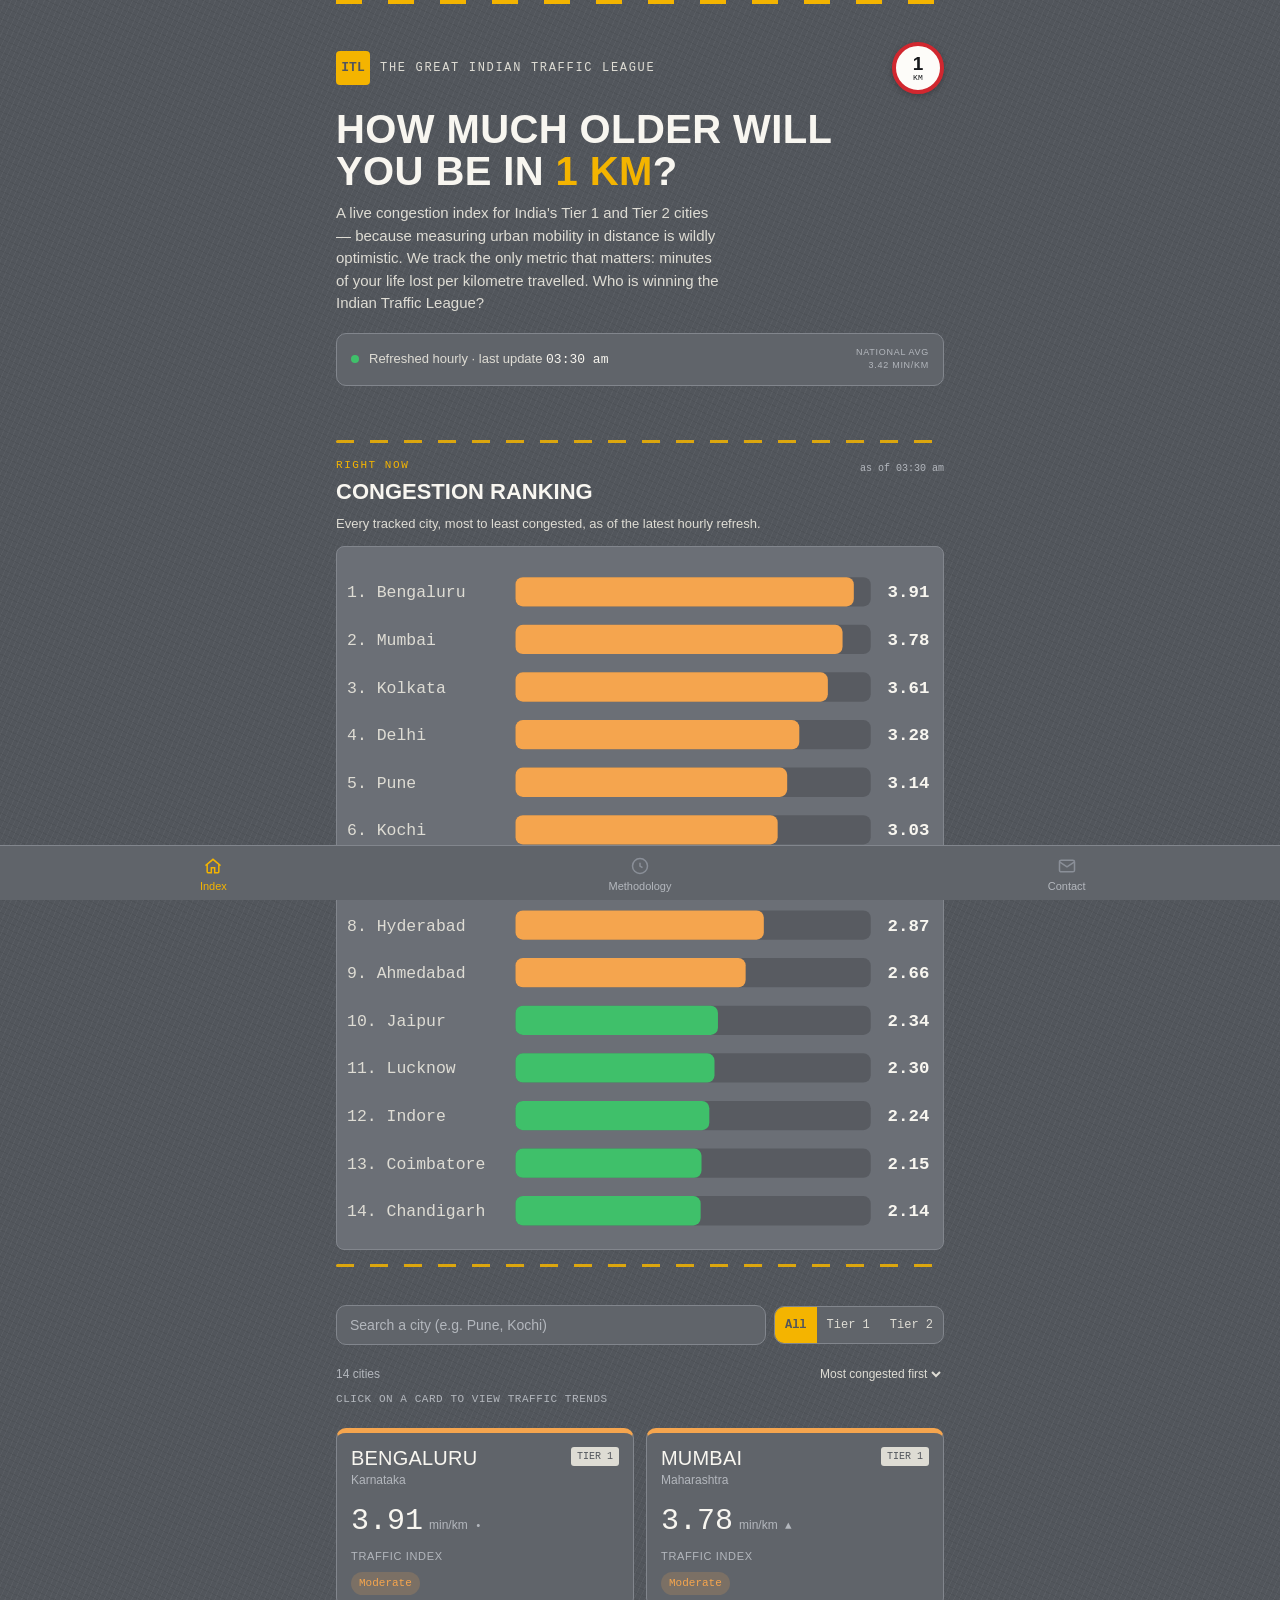
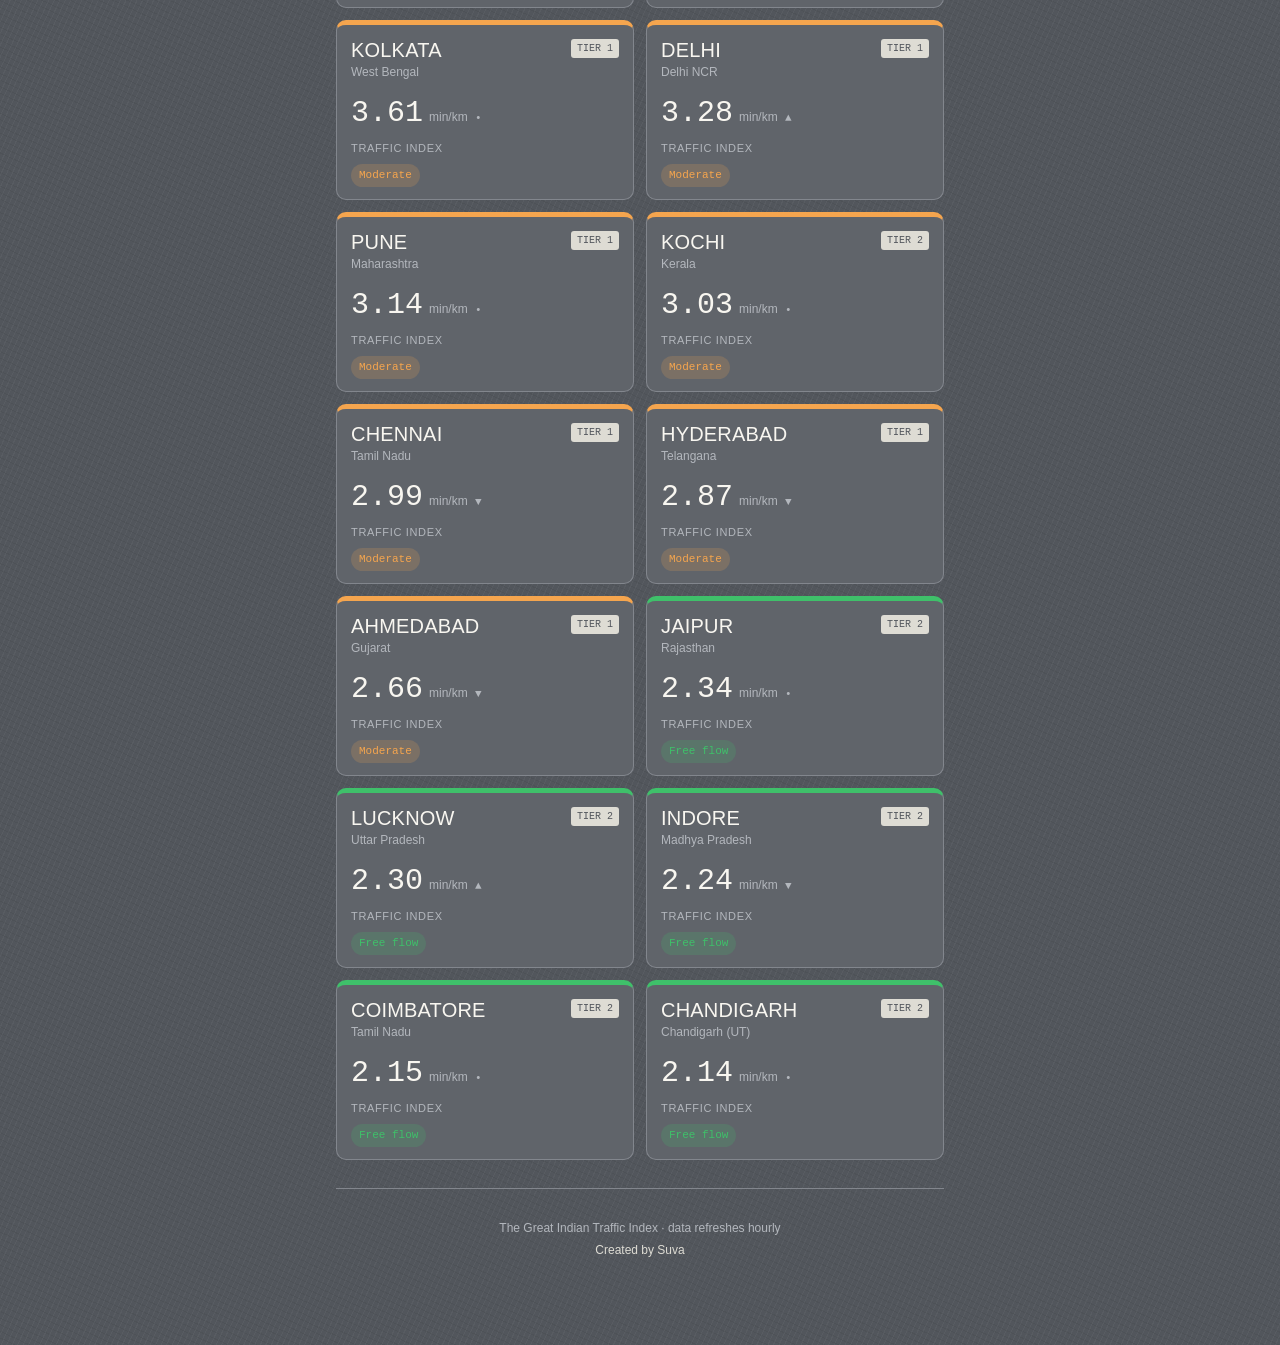
==== commit e9c730aa: "Change title and branding to 'Indian Traffic League' Updated the title and branding to reflect the n" ====
--- a/index.html
+++ b/index.html
@@ -3,7 +3,7 @@
 <head>
 <meta charset="UTF-8">
 <meta name="viewport" content="width=device-width, initial-scale=1, viewport-fit=cover">
-<title>The Great Indian Traffic Index</title>
+<title>Indian Traffic League</title>
 <meta name="description" content="Live-ish traffic congestion index for major Indian cities, measured in minutes per kilometre across each city's eight border points.">
 <link rel="preconnect" href="https://fonts.googleapis.com">
 <link href="https://fonts.googleapis.com/css2?family=Oswald:wght@500;600;700&family=Inter:wght@400;500;600&family=IBM+Plex+Mono:wght@400;500;600&display=swap" rel="stylesheet">
@@ -20,15 +20,15 @@
     <header class="hero">
       <div class="hero-inner">
         <div class="brand-row">
-          <div class="brand-mark">GITI</div>
-          <div class="brand-name">The Great Indian Traffic Index</div>
+          <div class="brand-mark">ITL</div>
+          <div class="brand-name">The Great Indian Traffic League</div>
           <div class="speed-sign" aria-hidden="true">
             <span class="speed-sign-num">1</span>
             <span class="speed-sign-unit">KM</span>
           </div>
         </div>
         <h1 class="headline">How much older will<br>you be in <em>1&nbsp;km</em>?</h1>
-        <p class="hero-sub">A live congestion index for India's Tier&nbsp;1 and Tier&nbsp;2 cities — because measuring urban mobility in distance is wildly optimistic. We track the only metric that matters: minutes of your life lost per kilometre travelled.</p>
+        <p class="hero-sub">A live congestion index for India's Tier&nbsp;1 and Tier&nbsp;2 cities — because measuring urban mobility in distance is wildly optimistic. We track the only metric that matters: minutes of your life lost per kilometre travelled. Who is winning the Indian Traffic League?</p>
 
         <div class="live-ticker">
           <span class="live-dot" aria-hidden="true"></span>
--- a/css/style.css
+++ b/css/style.css
@@ -34,10 +34,16 @@
 
 * { box-sizing: border-box; }
 
-html { -webkit-tap-highlight-color: transparent; }
+html {
+  -webkit-tap-highlight-color: transparent;
+  overflow-x: hidden;
+  max-width: 100vw;
+}
 
 body {
   margin: 0;
+  overflow-x: hidden;
+  max-width: 100vw;
   background:
     repeating-linear-gradient(115deg, rgba(255,255,255,0.035) 0px, rgba(255,255,255,0.035) 1px, transparent 1px, transparent 5px),
     repeating-linear-gradient(25deg, rgba(0,0,0,0.05) 0px, rgba(0,0,0,0.05) 1px, transparent 1px, transparent 6px),
@@ -55,6 +61,7 @@
   max-width: var(--max-width);
   margin: 0 auto;
   padding: 0 16px;
+  overflow-x: hidden;
 }
 
 /* ---------- Header / Hero ---------- */
@@ -234,9 +241,10 @@
 
 .ranking-header {
   display: flex;
+  flex-wrap: wrap;
   justify-content: space-between;
   align-items: flex-start;
-  gap: 10px;
+  gap: 6px 10px;
 }
 
 .ranking-title {
@@ -270,13 +278,15 @@
 
 .controls {
   display: flex;
+  flex-wrap: wrap;
   gap: 8px;
   padding: 18px 0 6px;
   align-items: center;
 }
 
 .search-input {
-  flex: 1;
+  flex: 1 1 140px;
+  min-width: 0;
   background: var(--asphalt-2);
   border: 1px solid var(--lane-line);
   color: var(--chalk);
@@ -306,8 +316,15 @@
   color: var(--chalk-dim);
   font-family: var(--font-mono);
   font-size: 12px;
-  padding: 11px 12px;
+  padding: 11px 10px;
+  white-space: nowrap;
   cursor: pointer;
+}
+
+@media (max-width: 380px) {
+  .search-input { flex-basis: 100%; }
+  .tier-toggle { flex: 1; }
+  .tier-toggle button { flex: 1; padding: 10px 6px; font-size: 11px; }
 }
 
 .tier-toggle button.active {
@@ -715,6 +732,8 @@
   flex-shrink: 0;
 }
 
+.method-body { min-width: 0; }
+
 .method-body h3 {
   font-family: var(--font-display);
   font-size: 16px;
@@ -736,10 +755,10 @@
   border-radius: 6px;
   padding: 14px 16px;
   font-family: var(--font-mono);
-  font-size: 14px;
+  font-size: 13px;
   margin: 20px 0;
-  overflow-x: auto;
-  white-space: nowrap;
+  white-space: normal;
+  overflow-wrap: break-word;
 }
 
 .legend-grid {
@@ -807,6 +826,11 @@
 }
 textarea.feedback-input { min-height: 100px; resize: vertical; }
 
+.feedback-input::placeholder {
+  color: var(--chalk-dim);
+  opacity: 1; /* Firefox dims placeholders by default */
+}
+
 .btn-primary {
   display: inline-flex;
   align-items: center;
@@ -846,11 +870,9 @@
 
 .bottom-nav {
   position: fixed;
-  bottom: 0; left: 0;
-  right: 90px; /* leave room for the Netlify badge floating bottom-right */
+  bottom: 0; left: 0; right: 0;
   background: var(--asphalt-2);
   border-top: 1px solid var(--lane-line);
-  border-radius: 0 12px 0 0;
   display: flex;
   z-index: 40;
   padding-bottom: env(safe-area-inset-bottom, 0);
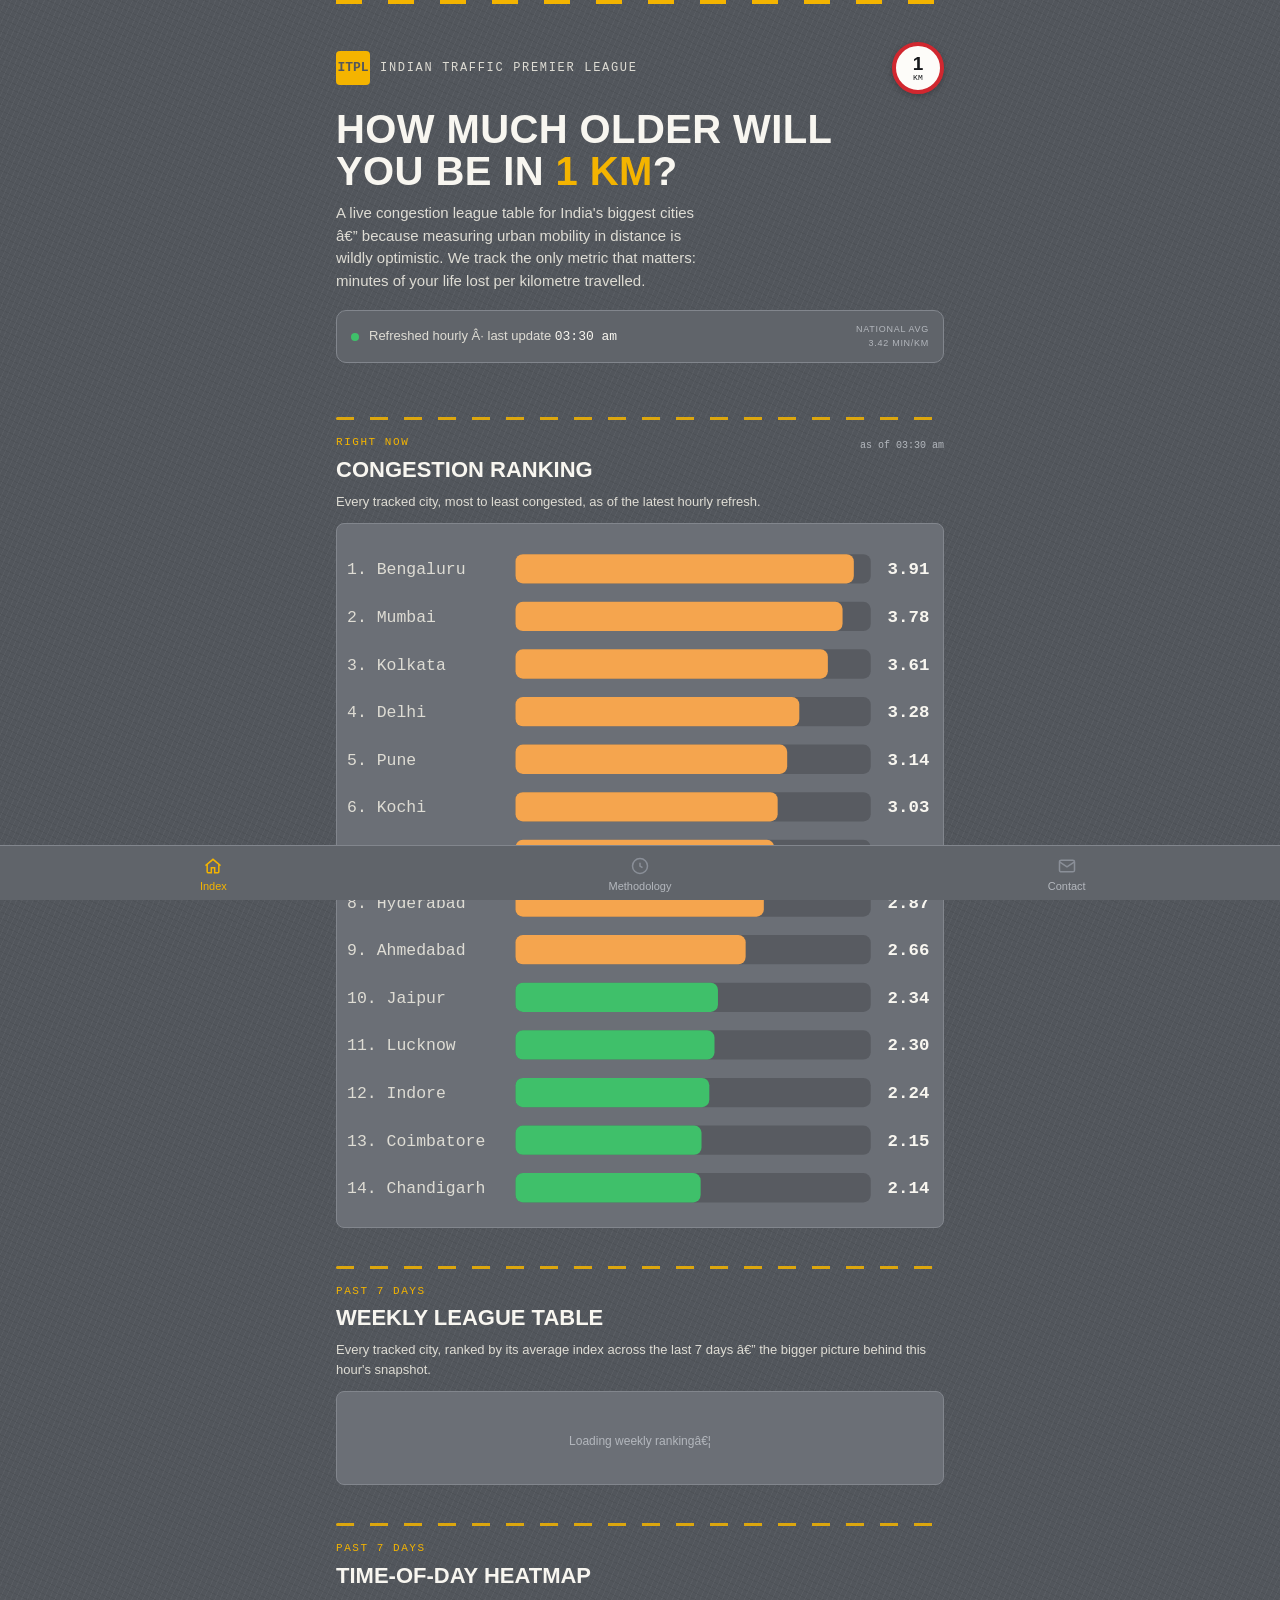
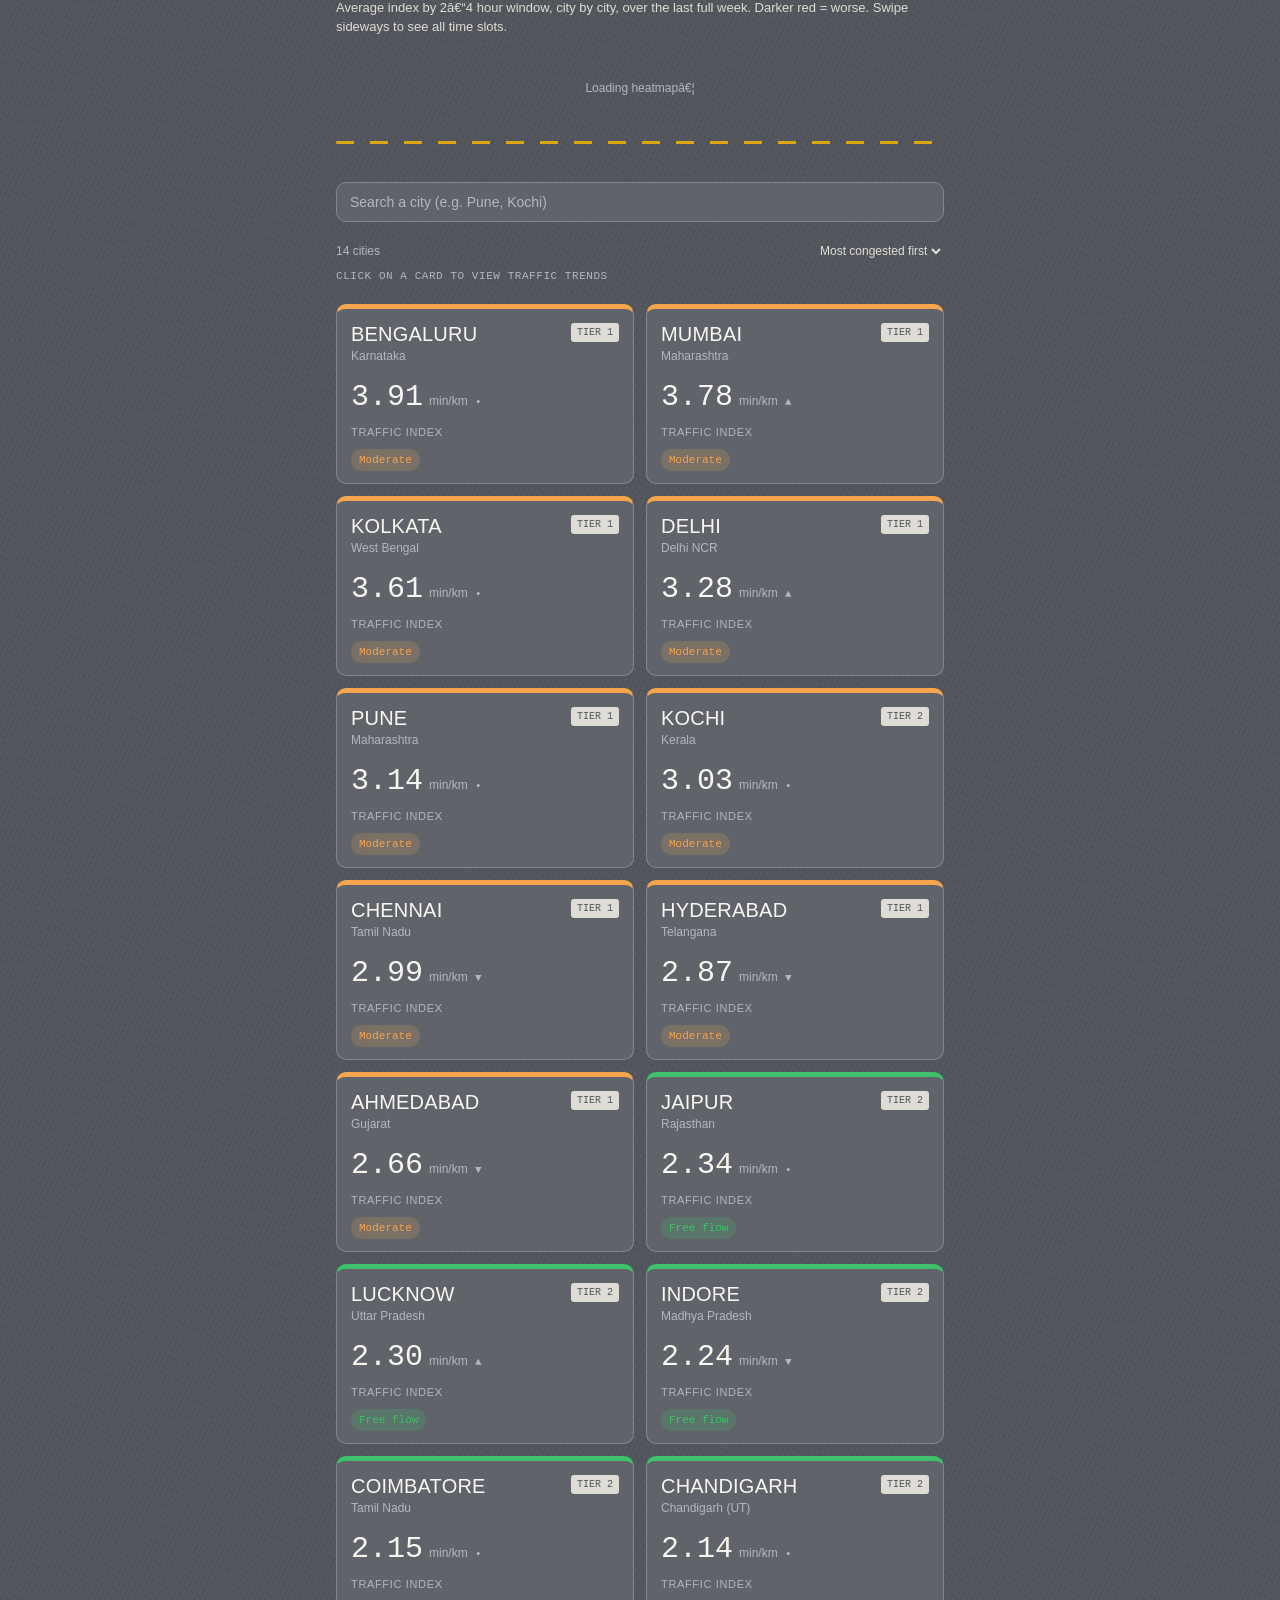
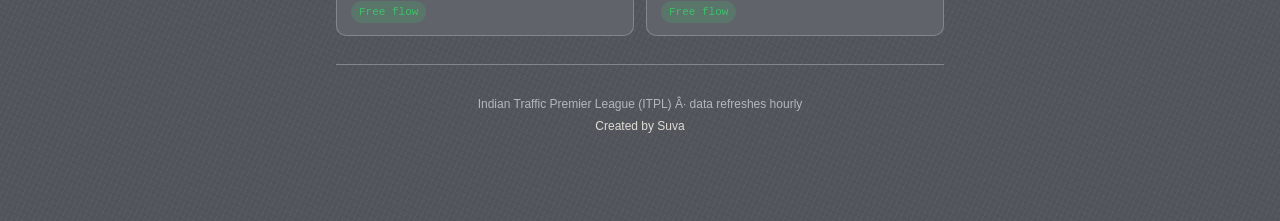
==== commit 47870682: "Change title to 'Indian Traffic Premier League' Updated the title and description for the Indian Tra" ====
--- a/index.html
+++ b/index.html
@@ -3,8 +3,8 @@
 <head>
 <meta charset="UTF-8">
 <meta name="viewport" content="width=device-width, initial-scale=1, viewport-fit=cover">
-<title>Indian Traffic League</title>
-<meta name="description" content="Live-ish traffic congestion index for major Indian cities, measured in minutes per kilometre across each city's eight border points.">
+<title>Indian Traffic Premier League (ITPL)</title>
+<meta name="description" content="Live-ish traffic congestion league table for India's biggest cities, measured in minutes per kilometre across each city's eight border points.">
 <link rel="preconnect" href="https://fonts.googleapis.com">
 <link href="https://fonts.googleapis.com/css2?family=Oswald:wght@500;600;700&family=Inter:wght@400;500;600&family=IBM+Plex+Mono:wght@400;500;600&display=swap" rel="stylesheet">
 <link rel="stylesheet" href="css/style.css">
@@ -20,22 +20,22 @@
     <header class="hero">
       <div class="hero-inner">
         <div class="brand-row">
-          <div class="brand-mark">ITL</div>
-          <div class="brand-name">The Great Indian Traffic League</div>
+          <div class="brand-mark">ITPL</div>
+          <div class="brand-name">Indian Traffic Premier League</div>
           <div class="speed-sign" aria-hidden="true">
             <span class="speed-sign-num">1</span>
             <span class="speed-sign-unit">KM</span>
           </div>
         </div>
         <h1 class="headline">How much older will<br>you be in <em>1&nbsp;km</em>?</h1>
-        <p class="hero-sub">A live congestion index for India's Tier&nbsp;1 and Tier&nbsp;2 cities — because measuring urban mobility in distance is wildly optimistic. We track the only metric that matters: minutes of your life lost per kilometre travelled. Who is winning the Indian Traffic League?</p>
+        <p class="hero-sub">A live congestion league table for India's biggest cities â€” because measuring urban mobility in distance is wildly optimistic. We track the only metric that matters: minutes of your life lost per kilometre travelled.</p>
 
         <div class="live-ticker">
           <span class="live-dot" aria-hidden="true"></span>
-          <span class="live-ticker-text">Refreshed hourly · last update <strong id="lastUpdated">—</strong></span>
+          <span class="live-ticker-text">Refreshed hourly Â· last update <strong id="lastUpdated">â€”</strong></span>
           <div class="national-index">
             <span>National avg</span>
-            <span id="nationalIndex">—</span>
+            <span id="nationalIndex">â€”</span>
           </div>
         </div>
       </div>
@@ -52,26 +52,49 @@
         <span class="ranking-note" id="rankingNote"></span>
       </div>
       <p class="ranking-sub">Every tracked city, most to least congested, as of the latest hourly refresh.</p>
-      <div class="chart-wrap ranking-wrap" id="rankingChart"><div class="chart-loading">Loading ranking…</div></div>
+      <div class="chart-wrap ranking-wrap" id="rankingChart"><div class="chart-loading">Loading rankingâ€¦</div></div>
+    </section>
+
+    <!-- WEEKLY RANKING (avg index over the last 7 days) -->
+    <section class="ranking-section">
+      <div class="lane-divider" aria-hidden="true"></div>
+      <div class="ranking-header">
+        <div>
+          <div class="page-eyebrow" style="margin-bottom:2px;">Past 7 days</div>
+          <h2 class="ranking-title">Weekly league table</h2>
+        </div>
+        <span class="ranking-note" id="weeklyRankingNote"></span>
+      </div>
+      <p class="ranking-sub">Every tracked city, ranked by its average index across the last 7 days â€” the bigger picture behind this hour's snapshot.</p>
+      <div class="chart-wrap ranking-wrap" id="weeklyRankingChart"><div class="chart-loading">Loading weekly rankingâ€¦</div></div>
+    </section>
+
+    <!-- TIME-OF-DAY HEATMAP -->
+    <section class="ranking-section">
+      <div class="lane-divider" aria-hidden="true"></div>
+      <div class="ranking-header">
+        <div>
+          <div class="page-eyebrow" style="margin-bottom:2px;">Past 7 days</div>
+          <h2 class="ranking-title">Time-of-day heatmap</h2>
+        </div>
+        <span class="ranking-note" id="heatmapNote"></span>
+      </div>
+      <p class="ranking-sub">Average index by 2â€“4 hour window, city by city, over the last full week. Darker red = worse. Swipe sideways to see all time slots.</p>
+      <div class="heatmap-wrap" id="heatmapView"><div class="chart-loading">Loading heatmapâ€¦</div></div>
       <div class="lane-divider" aria-hidden="true"></div>
     </section>
 
     <div class="controls">
       <input type="search" id="citySearch" class="search-input" placeholder="Search a city (e.g. Pune, Kochi)" aria-label="Search city">
-      <div class="tier-toggle" role="group" aria-label="Filter by city tier">
-        <button data-tier="all" class="active">All</button>
-        <button data-tier="1">Tier 1</button>
-        <button data-tier="2">Tier 2</button>
-      </div>
     </div>
 
     <div class="sort-row">
-      <span id="cityCount">— cities</span>
+      <span id="cityCount">â€” cities</span>
       <label for="sortSelect" class="sr-only">Sort cities</label>
       <select id="sortSelect">
         <option value="index-desc">Most congested first</option>
         <option value="index-asc">Free-flowing first</option>
-        <option value="name-asc">City name (A–Z)</option>
+        <option value="name-asc">City name (Aâ€“Z)</option>
       </select>
     </div>
 
@@ -94,7 +117,7 @@
       <div class="method-num">1</div>
       <div class="method-body">
         <h3>Fix eight border points</h3>
-        <p>Every city gets eight reference points sitting roughly at its outer limits: North, South, East, West, North-East, North-West, South-East and South-West — typically toll plazas, checkposts or well-known junctions at the city boundary.</p>
+        <p>Every city gets eight reference points sitting roughly at its outer limits: North, South, East, West, North-East, North-West, South-East and South-West â€” typically toll plazas, checkposts or well-known junctions at the city boundary.</p>
       </div>
     </div>
 
@@ -104,10 +127,10 @@
         <h3>Drive four corridors, not eight legs</h3>
         <p>The eight points form four opposite pairs. We pull live, traffic-aware driving distance and duration for each pair:</p>
         <ul>
-          <li>East → West</li>
-          <li>North → South</li>
-          <li>North-East → South-West</li>
-          <li>North-West → South-East</li>
+          <li>East â†’ West</li>
+          <li>North â†’ South</li>
+          <li>North-East â†’ South-West</li>
+          <li>North-West â†’ South-East</li>
         </ul>
         <p>Together these four corridors cut through the city centre from every compass direction, giving a fair read on congestion regardless of which side of town you're on.</p>
       </div>
@@ -126,8 +149,8 @@
       <div class="method-body">
         <h3>Convert to one number: minutes per kilometre</h3>
         <p>We add up the distance of all four corridors and the traffic-aware time it takes to drive them, then divide time by distance:</p>
-        <div class="formula-box">Index (min/km) = Total travel time (min) ÷ Total distance (km)</div>
-        <p>A city where the index reads 4.5 means: on average, expect roughly four-and-a-half minutes for every kilometre travelled along its main cross-city routes right now. Lower is better — it means traffic is moving freely.</p>
+        <div class="formula-box">Index (min/km) = Total travel time (min) Ã· Total distance (km)</div>
+        <p>A city where the index reads 4.5 means: on average, expect roughly four-and-a-half minutes for every kilometre travelled along its main cross-city routes right now. Lower is better â€” it means traffic is moving freely.</p>
       </div>
     </div>
 
@@ -141,14 +164,14 @@
 
     <h3 style="font-family:var(--font-display);text-transform:uppercase;font-size:16px;margin:26px 0 4px;">Reading the congestion bands</h3>
     <div class="legend-grid">
-      <div class="legend-item"><span class="legend-swatch" style="background:var(--signal-green)"></span>Free flow — under 2.5 min/km</div>
-      <div class="legend-item"><span class="legend-swatch" style="background:var(--caution-amber)"></span>Moderate — 2.5 to 4 min/km</div>
-      <div class="legend-item"><span class="legend-swatch" style="background:var(--alert-red)"></span>Heavy — 4 to 6 min/km</div>
-      <div class="legend-item"><span class="legend-swatch" style="background:var(--severe-red)"></span>Severe — above 6 min/km</div>
+      <div class="legend-item"><span class="legend-swatch" style="background:var(--signal-green)"></span>Free flow â€” under 2.5 min/km</div>
+      <div class="legend-item"><span class="legend-swatch" style="background:var(--caution-amber)"></span>Moderate â€” 2.5 to 4 min/km</div>
+      <div class="legend-item"><span class="legend-swatch" style="background:var(--alert-red)"></span>Heavy â€” 4 to 6 min/km</div>
+      <div class="legend-item"><span class="legend-swatch" style="background:var(--severe-red)"></span>Severe â€” above 6 min/km</div>
     </div>
 
     <div class="caveat-box">
-      <strong>Honest limitations.</strong> Border points approximate a city's outer limits and are periodically reviewed as cities grow — they are reference markers, not administrative boundaries. Because the index averages just four corridors, it describes overall cross-city conditions, not any single street or your specific route. Treat it as a city-level pulse check, not a substitute for live navigation before you drive.
+      <strong>Honest limitations.</strong> Border points approximate a city's outer limits and are periodically reviewed as cities grow â€” they are reference markers, not administrative boundaries. Because the index averages just four corridors, it describes overall cross-city conditions, not any single street or your specific route. Treat it as a city-level pulse check, not a substitute for live navigation before you drive.
     </div>
   </section>
 
@@ -167,16 +190,16 @@
       <input class="feedback-input" id="fbSubject" type="text" placeholder="Subject, e.g. Wrong border point for Nagpur">
       <label class="sr-only" for="fbMessage">Message</label>
       <textarea class="feedback-input" id="fbMessage" placeholder="Tell us what you noticed or what you'd like to see..."></textarea>
-      <button class="btn-primary" id="sendFeedback">Open in email app →</button>
+      <button class="btn-primary" id="sendFeedback">Open in email app â†’</button>
     </div>
 
     <div class="contact-card">
       <h3>What's useful to include</h3>
       <ul style="font-size:13.5px;color:var(--chalk-dim);padding-left:18px;margin:0;">
-        <li>A city you'd like added, tier 1 or tier 2</li>
+        <li>A city you'd like added to the tracked list</li>
         <li>A better/more accurate border checkpoint for an existing city</li>
         <li>Bugs, confusing numbers, or anything that looks off</li>
-        <li>Feature ideas — trends, city comparisons, alerts, etc.</li>
+        <li>Feature ideas â€” trends, city comparisons, alerts, etc.</li>
       </ul>
     </div>
   </section>
@@ -186,14 +209,14 @@
 <!-- ============ CITY DETAIL SHEET ============ -->
 <div id="sheetBackdrop" class="sheet-backdrop" role="dialog" aria-modal="true" aria-labelledby="sheetTitle">
   <div class="sheet" style="position:relative;">
-    <button class="sheet-close" id="sheetClose" aria-label="Close">✕</button>
+    <button class="sheet-close" id="sheetClose" aria-label="Close">âœ•</button>
     <div class="sheet-handle"></div>
     <div class="sheet-state" id="sheetState"></div>
     <h2 class="sheet-title" id="sheetTitle"></h2>
 
     <div class="sheet-index-big">
       <span class="val" id="sheetIndexVal"></span>
-      <span class="unit">min / km · <span id="sheetLevel"></span></span>
+      <span class="unit">min / km Â· <span id="sheetLevel"></span></span>
     </div>
     <div class="level-tag" id="sheetLevelTag" style="display:inline-block;"></div>
 
@@ -209,7 +232,7 @@
         <h3>Last 24 hours</h3>
         <span class="trend-note" id="trend24Note"></span>
       </div>
-      <div class="chart-wrap" id="chart24h"><div class="chart-loading">Loading trend…</div></div>
+      <div class="chart-wrap" id="chart24h"><div class="chart-loading">Loading trendâ€¦</div></div>
     </div>
 
     <div class="trend-section">
@@ -217,7 +240,7 @@
         <h3>Last 7 days <span class="trend-sub">(latest hour each day)</span></h3>
         <span class="trend-note" id="trend7dNote"></span>
       </div>
-      <div class="chart-wrap" id="chart7d"><div class="chart-loading">Loading trend…</div></div>
+      <div class="chart-wrap" id="chart7d"><div class="chart-loading">Loading trendâ€¦</div></div>
     </div>
 
     <div class="sheet-note">Distances and times are pulled with a live departure time, so they reflect current traffic rather than the free-flow baseline. Figures update every hour.</div>
@@ -248,7 +271,7 @@
 
 <div class="wrap">
   <footer>
-    <div>The Great Indian Traffic Index · data refreshes hourly</div>
+    <div>Indian Traffic Premier League (ITPL) Â· data refreshes hourly</div>
     <div class="credit">Created by Suva</div>
   </footer>
 </div>
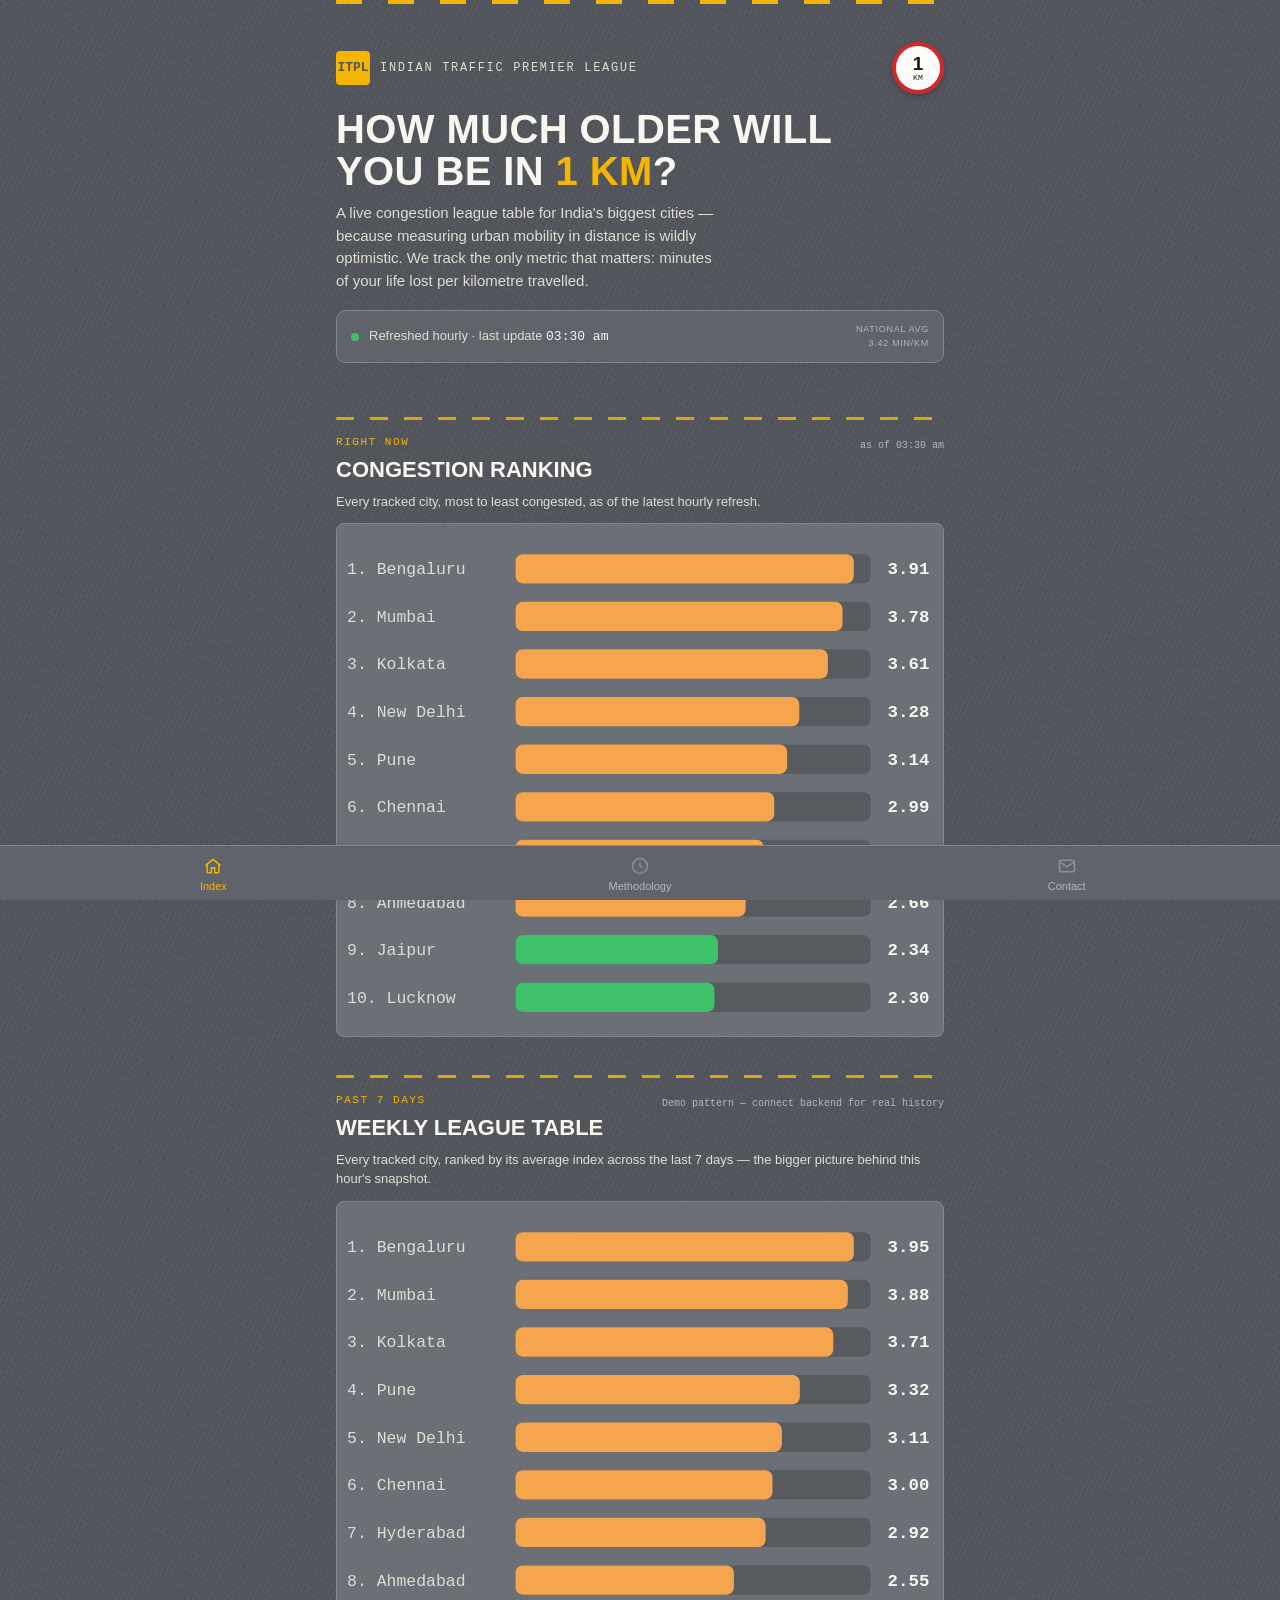
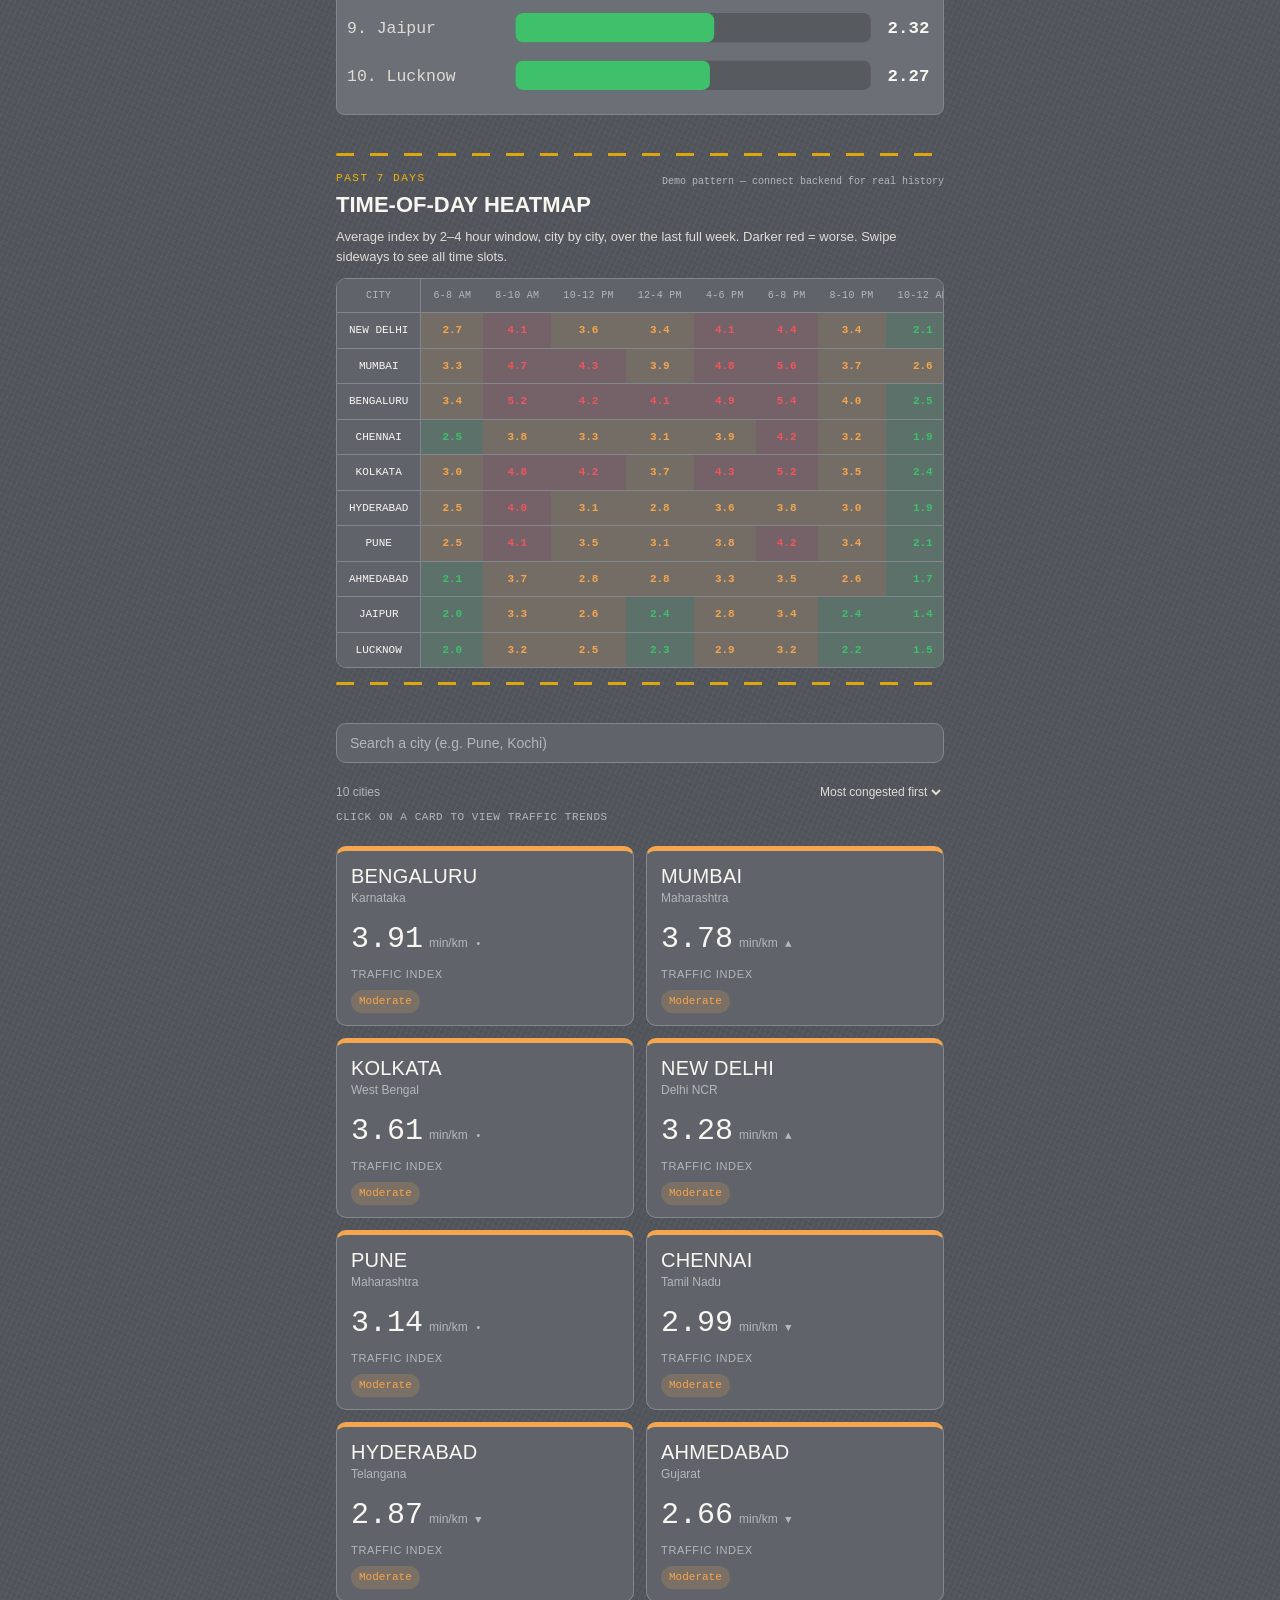
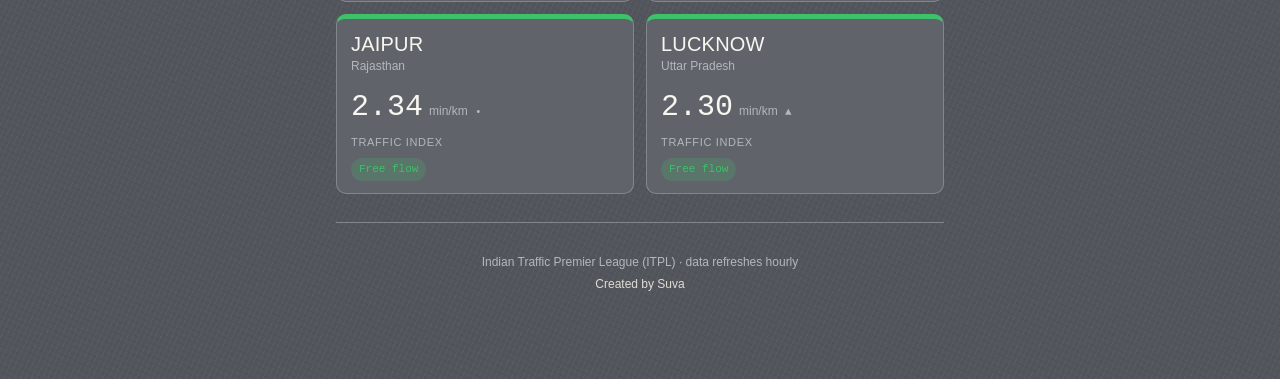
==== commit 7f23b50b: "City SEO" ====
--- a/index.html
+++ b/index.html
@@ -4,7 +4,25 @@
 <meta charset="UTF-8">
 <meta name="viewport" content="width=device-width, initial-scale=1, viewport-fit=cover">
 <title>Indian Traffic Premier League (ITPL)</title>
-<meta name="description" content="Live-ish traffic congestion league table for India's biggest cities, measured in minutes per kilometre across each city's eight border points.">
+<meta name="description" content="Live traffic congestion league table for India's biggest cities, measured in minutes per kilometre across each city's eight border points. Updated every hour.">
+<link rel="canonical" href="https://work-from-traffic.netlify.app/">
+
+<!-- Open Graph (WhatsApp, Slack, Facebook, LinkedIn previews) -->
+<meta property="og:type" content="website">
+<meta property="og:site_name" content="Indian Traffic Premier League (ITPL)">
+<meta property="og:title" content="Indian Traffic Premier League (ITPL) — Live City Traffic Rankings">
+<meta property="og:description" content="Live traffic congestion league table for India's biggest cities, measured in minutes per kilometre. Updated every hour.">
+<meta property="og:image" content="https://work-from-traffic.netlify.app/assets/og/og-home.png">
+<meta property="og:image:width" content="1200">
+<meta property="og:image:height" content="630">
+<meta property="og:url" content="https://work-from-traffic.netlify.app/">
+
+<!-- Twitter/X card (falls back to the same OG tags above if omitted, but explicit is safer) -->
+<meta name="twitter:card" content="summary_large_image">
+<meta name="twitter:title" content="Indian Traffic Premier League (ITPL) — Live City Traffic Rankings">
+<meta name="twitter:description" content="Live traffic congestion league table for India's biggest cities, measured in minutes per kilometre. Updated every hour.">
+<meta name="twitter:image" content="https://work-from-traffic.netlify.app/assets/og/og-home.png">
+
 <link rel="preconnect" href="https://fonts.googleapis.com">
 <link href="https://fonts.googleapis.com/css2?family=Oswald:wght@500;600;700&family=Inter:wght@400;500;600&family=IBM+Plex+Mono:wght@400;500;600&display=swap" rel="stylesheet">
 <link rel="stylesheet" href="css/style.css">
@@ -28,14 +46,14 @@
           </div>
         </div>
         <h1 class="headline">How much older will<br>you be in <em>1&nbsp;km</em>?</h1>
-        <p class="hero-sub">A live congestion league table for India's biggest cities â€” because measuring urban mobility in distance is wildly optimistic. We track the only metric that matters: minutes of your life lost per kilometre travelled.</p>
+        <p class="hero-sub">A live congestion league table for India's biggest cities — because measuring urban mobility in distance is wildly optimistic. We track the only metric that matters: minutes of your life lost per kilometre travelled.</p>
 
         <div class="live-ticker">
           <span class="live-dot" aria-hidden="true"></span>
-          <span class="live-ticker-text">Refreshed hourly Â· last update <strong id="lastUpdated">â€”</strong></span>
+          <span class="live-ticker-text">Refreshed hourly · last update <strong id="lastUpdated">—</strong></span>
           <div class="national-index">
             <span>National avg</span>
-            <span id="nationalIndex">â€”</span>
+            <span id="nationalIndex">—</span>
           </div>
         </div>
       </div>
@@ -52,7 +70,7 @@
         <span class="ranking-note" id="rankingNote"></span>
       </div>
       <p class="ranking-sub">Every tracked city, most to least congested, as of the latest hourly refresh.</p>
-      <div class="chart-wrap ranking-wrap" id="rankingChart"><div class="chart-loading">Loading rankingâ€¦</div></div>
+      <div class="chart-wrap ranking-wrap" id="rankingChart"><div class="chart-loading">Loading ranking…</div></div>
     </section>
 
     <!-- WEEKLY RANKING (avg index over the last 7 days) -->
@@ -65,8 +83,8 @@
         </div>
         <span class="ranking-note" id="weeklyRankingNote"></span>
       </div>
-      <p class="ranking-sub">Every tracked city, ranked by its average index across the last 7 days â€” the bigger picture behind this hour's snapshot.</p>
-      <div class="chart-wrap ranking-wrap" id="weeklyRankingChart"><div class="chart-loading">Loading weekly rankingâ€¦</div></div>
+      <p class="ranking-sub">Every tracked city, ranked by its average index across the last 7 days — the bigger picture behind this hour's snapshot.</p>
+      <div class="chart-wrap ranking-wrap" id="weeklyRankingChart"><div class="chart-loading">Loading weekly ranking…</div></div>
     </section>
 
     <!-- TIME-OF-DAY HEATMAP -->
@@ -79,8 +97,8 @@
         </div>
         <span class="ranking-note" id="heatmapNote"></span>
       </div>
-      <p class="ranking-sub">Average index by 2â€“4 hour window, city by city, over the last full week. Darker red = worse. Swipe sideways to see all time slots.</p>
-      <div class="heatmap-wrap" id="heatmapView"><div class="chart-loading">Loading heatmapâ€¦</div></div>
+      <p class="ranking-sub">Average index by 2–4 hour window, city by city, over the last full week. Darker red = worse. Swipe sideways to see all time slots.</p>
+      <div class="heatmap-wrap" id="heatmapView"><div class="chart-loading">Loading heatmap…</div></div>
       <div class="lane-divider" aria-hidden="true"></div>
     </section>
 
@@ -89,12 +107,12 @@
     </div>
 
     <div class="sort-row">
-      <span id="cityCount">â€” cities</span>
+      <span id="cityCount">— cities</span>
       <label for="sortSelect" class="sr-only">Sort cities</label>
       <select id="sortSelect">
         <option value="index-desc">Most congested first</option>
         <option value="index-asc">Free-flowing first</option>
-        <option value="name-asc">City name (Aâ€“Z)</option>
+        <option value="name-asc">City name (A–Z)</option>
       </select>
     </div>
 
@@ -117,7 +135,7 @@
       <div class="method-num">1</div>
       <div class="method-body">
         <h3>Fix eight border points</h3>
-        <p>Every city gets eight reference points sitting roughly at its outer limits: North, South, East, West, North-East, North-West, South-East and South-West â€” typically toll plazas, checkposts or well-known junctions at the city boundary.</p>
+        <p>Every city gets eight reference points sitting roughly at its outer limits: North, South, East, West, North-East, North-West, South-East and South-West — typically toll plazas, checkposts or well-known junctions at the city boundary.</p>
       </div>
     </div>
 
@@ -127,10 +145,10 @@
         <h3>Drive four corridors, not eight legs</h3>
         <p>The eight points form four opposite pairs. We pull live, traffic-aware driving distance and duration for each pair:</p>
         <ul>
-          <li>East â†’ West</li>
-          <li>North â†’ South</li>
-          <li>North-East â†’ South-West</li>
-          <li>North-West â†’ South-East</li>
+          <li>East → West</li>
+          <li>North → South</li>
+          <li>North-East → South-West</li>
+          <li>North-West → South-East</li>
         </ul>
         <p>Together these four corridors cut through the city centre from every compass direction, giving a fair read on congestion regardless of which side of town you're on.</p>
       </div>
@@ -149,8 +167,8 @@
       <div class="method-body">
         <h3>Convert to one number: minutes per kilometre</h3>
         <p>We add up the distance of all four corridors and the traffic-aware time it takes to drive them, then divide time by distance:</p>
-        <div class="formula-box">Index (min/km) = Total travel time (min) Ã· Total distance (km)</div>
-        <p>A city where the index reads 4.5 means: on average, expect roughly four-and-a-half minutes for every kilometre travelled along its main cross-city routes right now. Lower is better â€” it means traffic is moving freely.</p>
+        <div class="formula-box">Index (min/km) = Total travel time (min) ÷ Total distance (km)</div>
+        <p>A city where the index reads 4.5 means: on average, expect roughly four-and-a-half minutes for every kilometre travelled along its main cross-city routes right now. Lower is better — it means traffic is moving freely.</p>
       </div>
     </div>
 
@@ -164,14 +182,14 @@
 
     <h3 style="font-family:var(--font-display);text-transform:uppercase;font-size:16px;margin:26px 0 4px;">Reading the congestion bands</h3>
     <div class="legend-grid">
-      <div class="legend-item"><span class="legend-swatch" style="background:var(--signal-green)"></span>Free flow â€” under 2.5 min/km</div>
-      <div class="legend-item"><span class="legend-swatch" style="background:var(--caution-amber)"></span>Moderate â€” 2.5 to 4 min/km</div>
-      <div class="legend-item"><span class="legend-swatch" style="background:var(--alert-red)"></span>Heavy â€” 4 to 6 min/km</div>
-      <div class="legend-item"><span class="legend-swatch" style="background:var(--severe-red)"></span>Severe â€” above 6 min/km</div>
+      <div class="legend-item"><span class="legend-swatch" style="background:var(--signal-green)"></span>Free flow — under 2.5 min/km</div>
+      <div class="legend-item"><span class="legend-swatch" style="background:var(--caution-amber)"></span>Moderate — 2.5 to 4 min/km</div>
+      <div class="legend-item"><span class="legend-swatch" style="background:var(--alert-red)"></span>Heavy — 4 to 6 min/km</div>
+      <div class="legend-item"><span class="legend-swatch" style="background:var(--severe-red)"></span>Severe — above 6 min/km</div>
     </div>
 
     <div class="caveat-box">
-      <strong>Honest limitations.</strong> Border points approximate a city's outer limits and are periodically reviewed as cities grow â€” they are reference markers, not administrative boundaries. Because the index averages just four corridors, it describes overall cross-city conditions, not any single street or your specific route. Treat it as a city-level pulse check, not a substitute for live navigation before you drive.
+      <strong>Honest limitations.</strong> Border points approximate a city's outer limits and are periodically reviewed as cities grow — they are reference markers, not administrative boundaries. Because the index averages just four corridors, it describes overall cross-city conditions, not any single street or your specific route. Treat it as a city-level pulse check, not a substitute for live navigation before you drive.
     </div>
   </section>
 
@@ -190,7 +208,7 @@
       <input class="feedback-input" id="fbSubject" type="text" placeholder="Subject, e.g. Wrong border point for Nagpur">
       <label class="sr-only" for="fbMessage">Message</label>
       <textarea class="feedback-input" id="fbMessage" placeholder="Tell us what you noticed or what you'd like to see..."></textarea>
-      <button class="btn-primary" id="sendFeedback">Open in email app â†’</button>
+      <button class="btn-primary" id="sendFeedback">Open in email app →</button>
     </div>
 
     <div class="contact-card">
@@ -199,7 +217,7 @@
         <li>A city you'd like added to the tracked list</li>
         <li>A better/more accurate border checkpoint for an existing city</li>
         <li>Bugs, confusing numbers, or anything that looks off</li>
-        <li>Feature ideas â€” trends, city comparisons, alerts, etc.</li>
+        <li>Feature ideas — trends, city comparisons, alerts, etc.</li>
       </ul>
     </div>
   </section>
@@ -209,14 +227,14 @@
 <!-- ============ CITY DETAIL SHEET ============ -->
 <div id="sheetBackdrop" class="sheet-backdrop" role="dialog" aria-modal="true" aria-labelledby="sheetTitle">
   <div class="sheet" style="position:relative;">
-    <button class="sheet-close" id="sheetClose" aria-label="Close">âœ•</button>
+    <button class="sheet-close" id="sheetClose" aria-label="Close">✕</button>
     <div class="sheet-handle"></div>
     <div class="sheet-state" id="sheetState"></div>
     <h2 class="sheet-title" id="sheetTitle"></h2>
 
     <div class="sheet-index-big">
       <span class="val" id="sheetIndexVal"></span>
-      <span class="unit">min / km Â· <span id="sheetLevel"></span></span>
+      <span class="unit">min / km · <span id="sheetLevel"></span></span>
     </div>
     <div class="level-tag" id="sheetLevelTag" style="display:inline-block;"></div>
 
@@ -232,7 +250,7 @@
         <h3>Last 24 hours</h3>
         <span class="trend-note" id="trend24Note"></span>
       </div>
-      <div class="chart-wrap" id="chart24h"><div class="chart-loading">Loading trendâ€¦</div></div>
+      <div class="chart-wrap" id="chart24h"><div class="chart-loading">Loading trend…</div></div>
     </div>
 
     <div class="trend-section">
@@ -240,7 +258,7 @@
         <h3>Last 7 days <span class="trend-sub">(latest hour each day)</span></h3>
         <span class="trend-note" id="trend7dNote"></span>
       </div>
-      <div class="chart-wrap" id="chart7d"><div class="chart-loading">Loading trendâ€¦</div></div>
+      <div class="chart-wrap" id="chart7d"><div class="chart-loading">Loading trend…</div></div>
     </div>
 
     <div class="sheet-note">Distances and times are pulled with a live departure time, so they reflect current traffic rather than the free-flow baseline. Figures update every hour.</div>
@@ -271,7 +289,7 @@
 
 <div class="wrap">
   <footer>
-    <div>Indian Traffic Premier League (ITPL) Â· data refreshes hourly</div>
+    <div>Indian Traffic Premier League (ITPL) · data refreshes hourly</div>
     <div class="credit">Created by Suva</div>
   </footer>
 </div>
--- a/css/style.css
+++ b/css/style.css
@@ -1,3 +1,4 @@
+
 /* =========================================================
    The Great Indian Traffic Index
    Design system: "Highway Milestone"
@@ -5,7 +6,7 @@
    ========================================================= */
 
 :root {
-  /* Colour tokens — "daytime asphalt" road palette */
+  /* Colour tokens â€” "daytime asphalt" road palette */
   --asphalt:        #52565c;
   --asphalt-2:      #60646a;
   --asphalt-3:      #6b6f76;
@@ -61,7 +62,6 @@
   max-width: var(--max-width);
   margin: 0 auto;
   padding: 0 16px;
-  overflow-x: hidden;
 }
 
 /* ---------- Header / Hero ---------- */
@@ -241,10 +241,9 @@
 
 .ranking-header {
   display: flex;
-  flex-wrap: wrap;
   justify-content: space-between;
   align-items: flex-start;
-  gap: 6px 10px;
+  gap: 10px;
 }
 
 .ranking-title {
@@ -274,19 +273,69 @@
 .rank-value { fill: var(--chalk); font-family: var(--font-mono); font-size: 9.5px; font-weight: 600; }
 .rank-track { fill: rgba(0,0,0,0.18); }
 
+/* ---------- Heatmap ---------- */
+
+.heatmap-wrap {
+  overflow-x: auto;
+  -webkit-overflow-scrolling: touch;
+  border: 1px solid var(--lane-line);
+  border-radius: var(--radius);
+  background: var(--asphalt-2);
+}
+
+.heatmap-table {
+  border-collapse: collapse;
+  width: max-content;
+  min-width: 100%;
+}
+
+.heatmap-table th,
+.heatmap-table td {
+  padding: 9px 12px;
+  font-family: var(--font-mono);
+  font-size: 11px;
+  text-align: center;
+  white-space: nowrap;
+  border-bottom: 1px solid var(--lane-line);
+}
+
+.heatmap-table th {
+  color: var(--muted);
+  font-weight: 500;
+  font-size: 10px;
+  text-transform: uppercase;
+  letter-spacing: 0.03em;
+}
+
+.heat-city,
+.heat-city-header {
+  position: sticky;
+  left: 0;
+  background: var(--asphalt-2);
+  text-align: left;
+  font-family: var(--font-display);
+  text-transform: uppercase;
+  font-size: 12px;
+  z-index: 1;
+  border-right: 1px solid var(--lane-line);
+}
+
+.heat-cell { font-weight: 600; }
+.heat-empty { color: var(--muted); font-weight: 400; }
+
+.heatmap-table tbody tr:last-child td { border-bottom: none; }
+
 /* ---------- Controls ---------- */
 
 .controls {
   display: flex;
-  flex-wrap: wrap;
   gap: 8px;
   padding: 18px 0 6px;
   align-items: center;
 }
 
 .search-input {
-  flex: 1 1 140px;
-  min-width: 0;
+  flex: 1;
   background: var(--asphalt-2);
   border: 1px solid var(--lane-line);
   color: var(--chalk);
@@ -299,38 +348,6 @@
 .search-input:focus {
   outline: none;
   border-color: var(--milestone-yellow);
-}
-
-.tier-toggle {
-  display: flex;
-  background: var(--asphalt-2);
-  border: 1px solid var(--lane-line);
-  border-radius: var(--radius);
-  overflow: hidden;
-  flex-shrink: 0;
-}
-
-.tier-toggle button {
-  background: transparent;
-  border: none;
-  color: var(--chalk-dim);
-  font-family: var(--font-mono);
-  font-size: 12px;
-  padding: 11px 10px;
-  white-space: nowrap;
-  cursor: pointer;
-}
-
-@media (max-width: 380px) {
-  .search-input { flex-basis: 100%; }
-  .tier-toggle { flex: 1; }
-  .tier-toggle button { flex: 1; padding: 10px 6px; font-size: 11px; }
-}
-
-.tier-toggle button.active {
-  background: var(--milestone-yellow);
-  color: var(--asphalt);
-  font-weight: 600;
 }
 
 .sort-row {
@@ -408,16 +425,6 @@
   color: var(--muted);
   font-size: 12px;
   margin-top: 2px;
-}
-
-.tier-badge {
-  font-family: var(--font-mono);
-  font-size: 10px;
-  color: var(--asphalt);
-  background: var(--chalk-dim);
-  border-radius: 3px;
-  padding: 2px 6px;
-  flex-shrink: 0;
 }
 
 .card-index-row {
@@ -826,11 +833,6 @@
 }
 textarea.feedback-input { min-height: 100px; resize: vertical; }
 
-.feedback-input::placeholder {
-  color: var(--chalk-dim);
-  opacity: 1; /* Firefox dims placeholders by default */
-}
-
 .btn-primary {
   display: inline-flex;
   align-items: center;
